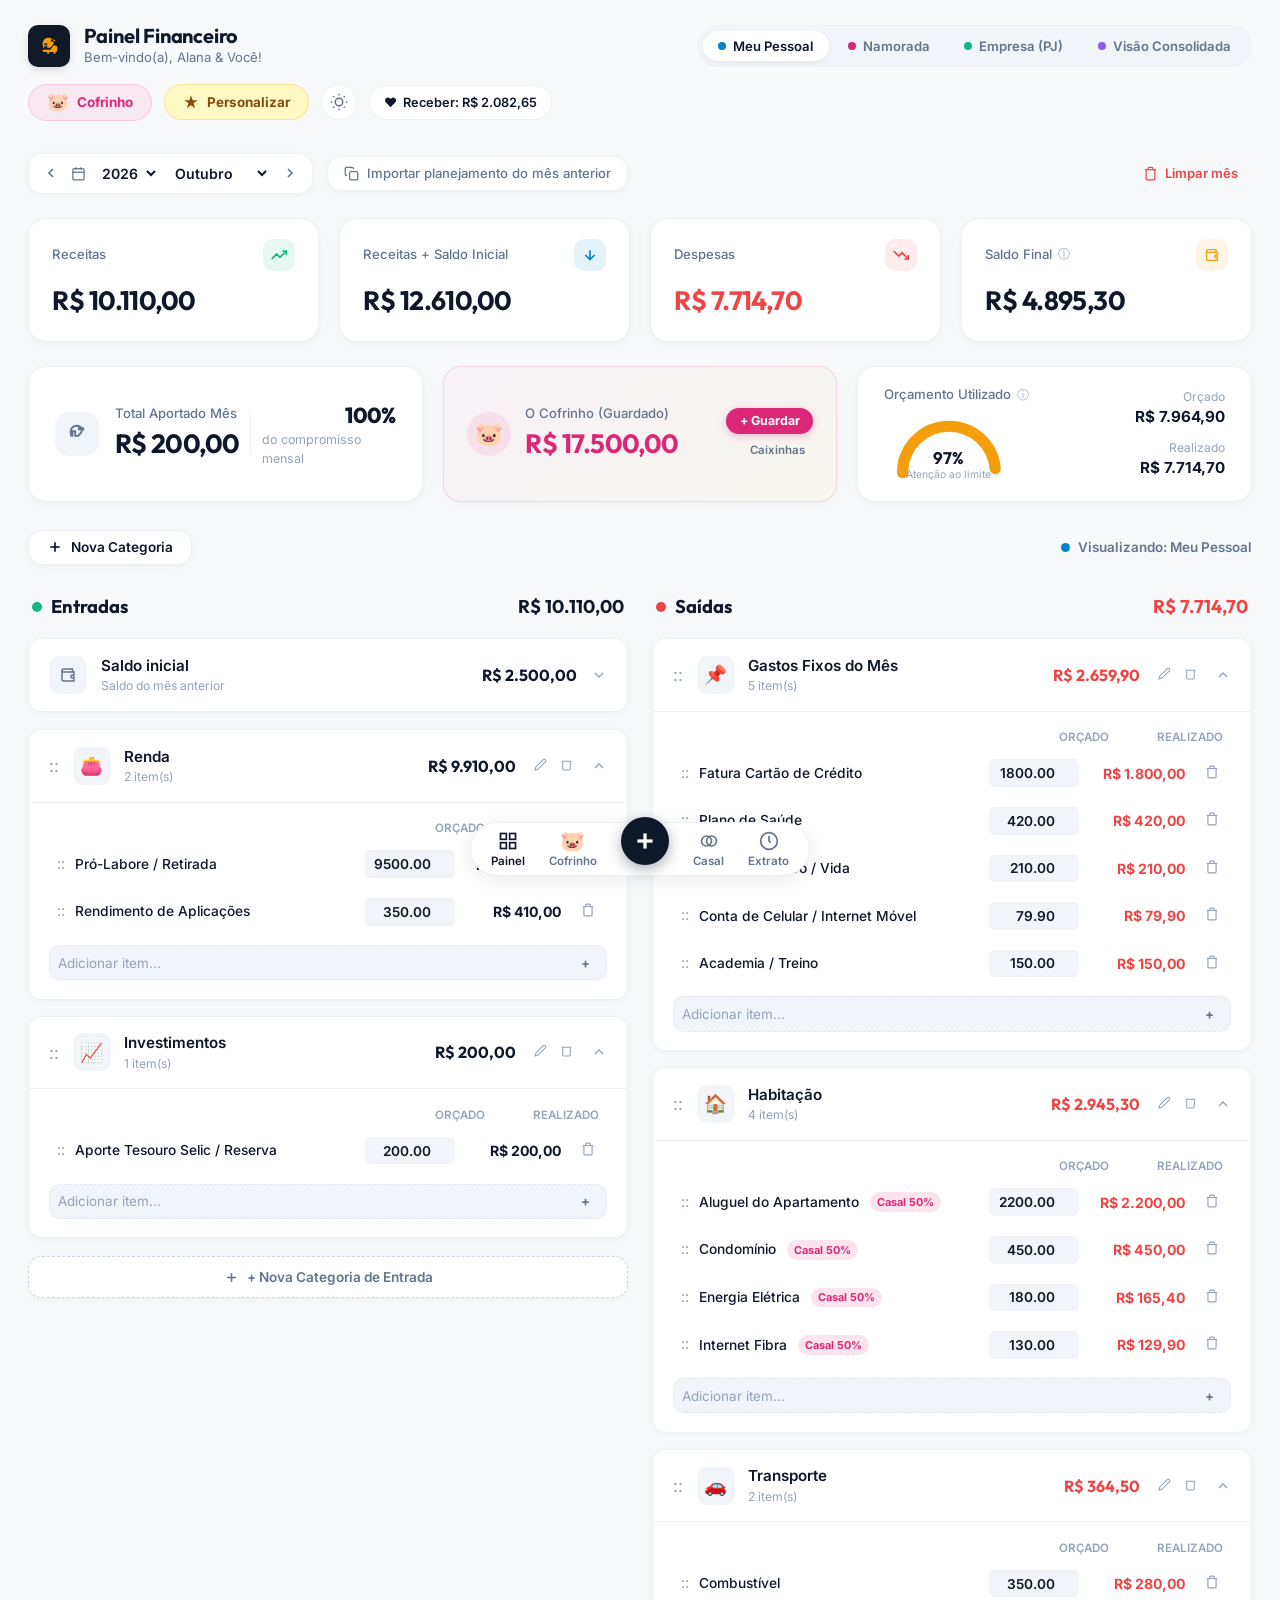
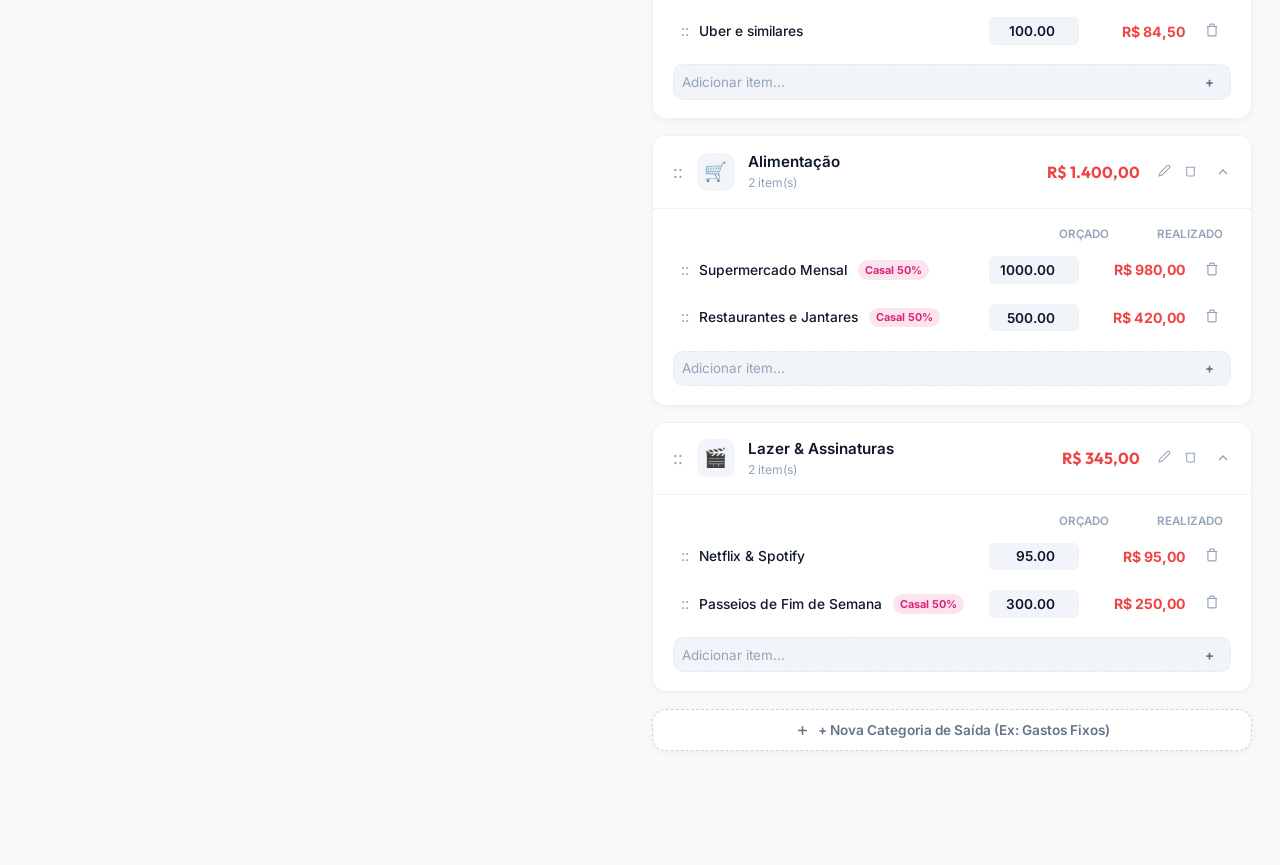
==== index.html @ a8e89af6 "feat: initial commit - FinFlow 360 dashboard financeiro" ====
<!DOCTYPE html>
<html lang="pt-BR">
<head>
  <meta charset="UTF-8" />
  <meta name="viewport" content="width=device-width, initial-scale=1.0" />
  <title>Painel Financeiro | Gestão Pessoal, Namorada e PJ</title>
  <meta name="description" content="Dashboard financeiro inteligente inspirado no Finavera, com controle de orçamento orçado vs realizado, metas e multi-perfil (Pessoal, Casal e PJ)." />

  <!-- Google Fonts: Inter & Outfit -->
  <link rel="preconnect" href="https://fonts.googleapis.com" />
  <link rel="preconnect" href="https://fonts.gstatic.com" crossorigin />
  <link href="https://fonts.googleapis.com/css2?family=Inter:wght@300;400;500;600;700;800&family=Outfit:wght@400;500;600;700;800&display=swap" rel="stylesheet" />

  <link rel="stylesheet" href="styles.css" />
</head>
<body>
  <!-- Toast Notification Container -->
  <div id="toast-container" class="toast-container" aria-live="polite"></div>

  <!-- App Container -->
  <div class="app-container">
    
    <!-- Top Header Bar (Inspired by Finavera) -->
    <header class="app-header">
      <div class="header-left">
        <!-- Piggy Bank Logo Badge -->
        <div class="brand-badge-icon" title="Painel Financeiro">
          <svg width="22" height="22" viewBox="0 0 24 24" fill="currentColor">
            <path d="M19 7c0-1.1-.9-2-2-2h-3v2h3v2.65L13.52 14H10V9H7v5H5.82C5.4 12.84 5 11.23 5 9.5 5 5.91 7.91 3 11.5 3c2.4 0 4.5 1.3 5.6 3.2L19 7zm-7 9h1.5l3.4-4.5h2.1c1.1 0 2 .9 2 2v3.5c0 .8-.7 1.5-1.5 1.5H19v2h-2v-2h-5v2h-2v-2H6.5C5.7 18 5 17.3 5 16.5V16h7zm-3.5-3.5c.55 0 1-.45 1-1s-.45-1-1-1-1 .45-1 1 .45 1 1 1z"/>
          </svg>
        </div>
        <div class="brand-titles">
          <h1 class="header-main-title">Painel Financeiro</h1>
          <span class="header-welcome" id="header-user-welcome">Bem-vindo(a), Alana & Você!</span>
        </div>
      </div>

      <!-- Center: Profile Switcher Tabs (3 Perfis + Consolidado) -->
      <div class="profile-nav-pills" id="profile-pill-selector">
        <button class="profile-pill active" data-profile="me" id="pill-me">
          <span class="pill-dot dot-me"></span>
          <span>Meu Pessoal</span>
        </button>
        <button class="profile-pill" data-profile="girlfriend" id="pill-girlfriend">
          <span class="pill-dot dot-gf"></span>
          <span>Namorada</span>
        </button>
        <button class="profile-pill" data-profile="business" id="pill-business">
          <span class="pill-dot dot-biz"></span>
          <span>Empresa (PJ)</span>
        </button>
        <button class="profile-pill" data-profile="all" id="pill-all">
          <span class="pill-dot dot-all"></span>
          <span>Visão Consolidada</span>
        </button>
      </div>

      <!-- Header Right Action Buttons -->
      <div class="header-right">
        <!-- Botão Cofrinho (O famoso Porquinho) -->
        <button class="btn-cofrinho" id="btn-open-cofrinho-modal" title="Abrir Meu Cofrinho (O famoso Porquinho)">
          <span class="pig-emoji">🐷</span>
          <span>Cofrinho</span>
        </button>

        <button class="btn-personalizar" id="btn-open-metas-modal" title="Personalizar metas e compromisso mensal">
          <svg width="16" height="16" viewBox="0 0 24 24" fill="currentColor">
            <path d="M12 2l2.4 7.4H22l-6.2 4.5 2.4 7.4L12 16.8 5.8 21.3l2.4-7.4L2 9.4h7.6z"/>
          </svg>
          <span>Personalizar</span>
        </button>

        <button class="btn-ghost-icon" id="btn-toggle-theme" title="Alternar Modo Escuro / Claro">
          <svg class="theme-icon-sun" width="18" height="18" viewBox="0 0 24 24" fill="none" stroke="currentColor" stroke-width="2">
            <circle cx="12" cy="12" r="5"/><line x1="12" y1="1" x2="12" y2="3"/><line x1="12" y1="21" x2="12" y2="23"/><line x1="4.22" y1="4.22" x2="5.64" y2="5.64"/><line x1="18.36" y1="18.36" x2="19.78" y2="19.78"/><line x1="1" y1="12" x2="3" y2="12"/><line x1="21" y1="12" x2="23" y2="12"/><line x1="4.22" y1="19.78" x2="5.64" y2="18.36"/><line x1="18.36" y1="5.64" x2="19.78" y2="4.22"/>
          </svg>
        </button>

        <!-- Quick Couple Debt Badge -->
        <div class="header-couple-pill" id="header-couple-settlement-btn" title="Ver Divisão de Gastos do Casal">
          <span class="hc-heart">❤️</span>
          <span class="hc-text" id="header-couple-text">Acerto: R$ 0,00</span>
        </div>
      </div>
    </header>

    <!-- Month & Period Bar (Exact layout as Screenshot) -->
    <section class="period-bar-section">
      <div class="period-bar-left">
        <div class="period-selector-box">
          <button class="period-nav-arrow" id="btn-prev-period" title="Mês Anterior">
            <svg width="16" height="16" viewBox="0 0 24 24" fill="none" stroke="currentColor" stroke-width="2.5"><polyline points="15 18 9 12 15 6"/></svg>
          </button>
          
          <div class="period-select-group">
            <svg width="15" height="15" viewBox="0 0 24 24" fill="none" stroke="currentColor" stroke-width="2"><rect x="3" y="4" width="18" height="18" rx="2" ry="2"/><line x1="16" y1="2" x2="16" y2="6"/><line x1="8" y1="2" x2="8" y2="6"/><line x1="3" y1="10" x2="21" y2="10"/></svg>
            <select id="select-year" class="period-select">
              <option value="2025">2025</option>
              <option value="2026" selected>2026</option>
              <option value="2027">2027</option>
            </select>
          </div>

          <div class="period-select-group">
            <select id="select-month" class="period-select">
              <option value="0">Janeiro</option>
              <option value="1">Fevereiro</option>
              <option value="2">Março</option>
              <option value="3">Abril</option>
              <option value="4">Maio</option>
              <option value="5">Junho</option>
              <option value="6">Julho</option>
              <option value="7">Agosto</option>
              <option value="8">Setembro</option>
              <option value="9" selected>Outubro</option>
              <option value="10">Novembro</option>
              <option value="11">Dezembro</option>
            </select>
          </div>

          <button class="period-nav-arrow" id="btn-next-period" title="Próximo Mês">
            <svg width="16" height="16" viewBox="0 0 24 24" fill="none" stroke="currentColor" stroke-width="2.5"><polyline points="9 18 15 12 9 6"/></svg>
          </button>
        </div>

        <button class="btn-import-previous" id="btn-copy-prev-month" title="Copiar estrutura e orçamentos do mês anterior">
          <svg width="15" height="15" viewBox="0 0 24 24" fill="none" stroke="currentColor" stroke-width="2"><rect x="9" y="9" width="13" height="13" rx="2" ry="2"/><path d="M5 15H4a2 2 0 0 1-2-2V4a2 2 0 0 1 2-2h9a2 2 0 0 1 2 2v1"/></svg>
          <span>Importar planejamento do mês anterior</span>
        </button>
      </div>

      <div class="period-bar-right">
        <button class="btn-clear-month" id="btn-clear-month">
          <svg width="15" height="15" viewBox="0 0 24 24" fill="none" stroke="currentColor" stroke-width="2"><polyline points="3 6 5 6 21 6"/><path d="M19 6v14a2 2 0 0 1-2 2H7a2 2 0 0 1-2-2V6m3 0V4a2 2 0 0 1 2-2h4a2 2 0 0 1 2 2v2"/></svg>
          <span>Limpar mês</span>
        </button>
      </div>
    </section>

    <!-- Row 1: 4 Main KPI Cards (Exactly as Finavera) -->
    <section class="kpi-finavera-grid">
      <!-- Card 1: Receitas -->
      <div class="card-kpi">
        <div class="kpi-top">
          <span class="kpi-label">Receitas</span>
          <div class="kpi-badge-icon badge-inc">
            <svg width="16" height="16" viewBox="0 0 24 24" fill="none" stroke="currentColor" stroke-width="2.5"><polyline points="23 6 13.5 15.5 8.5 10.5 1 18"/><polyline points="17 6 23 6 23 12"/></svg>
          </div>
        </div>
        <div class="kpi-big-value" id="kpi-receitas">R$ 0,00</div>
      </div>

      <!-- Card 2: Receitas + Saldo Inicial -->
      <div class="card-kpi">
        <div class="kpi-top">
          <span class="kpi-label">Receitas + Saldo Inicial</span>
          <div class="kpi-badge-icon badge-initial">
            <svg width="16" height="16" viewBox="0 0 24 24" fill="none" stroke="currentColor" stroke-width="2.5"><line x1="12" y1="5" x2="12" y2="19"/><polyline points="19 12 12 19 5 12"/></svg>
          </div>
        </div>
        <div class="kpi-big-value" id="kpi-receitas-saldo">R$ 0,00</div>
      </div>

      <!-- Card 3: Despesas -->
      <div class="card-kpi">
        <div class="kpi-top">
          <span class="kpi-label">Despesas</span>
          <div class="kpi-badge-icon badge-exp">
            <svg width="16" height="16" viewBox="0 0 24 24" fill="none" stroke="currentColor" stroke-width="2.5"><polyline points="23 18 13.5 8.5 8.5 13.5 1 6"/><polyline points="17 18 23 18 23 12"/></svg>
          </div>
        </div>
        <div class="kpi-big-value value-red" id="kpi-despesas">R$ 0,00</div>
      </div>

      <!-- Card 4: Saldo Final -->
      <div class="card-kpi">
        <div class="kpi-top">
          <span class="kpi-label">Saldo Final <span class="info-circle" title="Receitas + Saldo Inicial - Despesas">ⓘ</span></span>
          <div class="kpi-badge-icon badge-wallet">
            <svg width="16" height="16" viewBox="0 0 24 24" fill="none" stroke="currentColor" stroke-width="2"><path d="M20 12V8H6a2 2 0 0 1-2-2c0-1.1.9-2 2-2h12v4"/><path d="M4 6v12c0 1.1.9 2 2 2h14v-4"/><circle cx="18" cy="14" r="2"/></svg>
          </div>
        </div>
        <div class="kpi-big-value" id="kpi-saldo-final">R$ 0,00</div>
      </div>
    </section>

    <!-- Row 2: Secondary Cards (Total Investido + O Cofrinho + Orçamento Utilizado) -->
    <section class="kpi-secondary-grid">
      <!-- Total Investido Card -->
      <div class="card-kpi card-invested">
        <div class="invested-left">
          <div class="piggy-icon-container">
            <svg width="22" height="22" viewBox="0 0 24 24" fill="none" stroke="currentColor" stroke-width="2">
              <path d="M19 7c0-1.1-.9-2-2-2h-3v2h3v2.65L13.52 14H10V9H7v5H5.82C5.4 12.84 5 11.23 5 9.5 5 5.91 7.91 3 11.5 3c2.4 0 4.5 1.3 5.6 3.2L19 7z"/>
            </svg>
          </div>
          <div class="invested-text">
            <span class="kpi-label">Total Aportado Mês</span>
            <div class="kpi-big-value" id="kpi-invested">R$ 0,00</div>
          </div>
        </div>

        <div class="invested-divider"></div>

        <div class="invested-right">
          <div class="invested-pct" id="kpi-invested-pct">0%</div>
          <span class="invested-sub">do compromisso mensal</span>
        </div>
      </div>

      <!-- Card do Cofrinho (O famoso Porquinho) -->
      <div class="card-kpi card-cofrinho" id="card-cofrinho-widget">
        <div class="cofrinho-card-left">
          <div class="piggy-circle-icon">
            <span class="pig-large">🐷</span>
          </div>
          <div class="cofrinho-info">
            <span class="kpi-label">O Cofrinho (Guardado)</span>
            <div class="kpi-big-value value-piggy" id="kpi-cofrinho-total">R$ 0,00</div>
          </div>
        </div>
        <div class="cofrinho-card-actions">
          <button class="btn-guardar-cofrinho" id="btn-quick-guardar" title="Guardar dinheiro no porquinho">
            + Guardar
          </button>
          <button class="btn-detalhes-cofrinho" id="btn-quick-ver-cofrinho" title="Ver caixinhas do porquinho">
            Caixinhas
          </button>
        </div>
      </div>

      <!-- Orçamento Utilizado Card (With Semicircle Gauge) -->
      <div class="card-kpi card-gauge">
        <div class="gauge-left">
          <span class="kpi-label">Orçamento Utilizado <span class="info-circle" title="Porcentagem do orçamento realizado sobre o orçado">ⓘ</span></span>
          <div class="gauge-meter-wrapper">
            <!-- SVG Semi-circle gauge -->
            <svg class="gauge-svg" viewBox="0 0 120 70">
              <path class="gauge-bg" d="M 10 60 A 50 50 0 0 1 110 60" fill="none" stroke-width="12" />
              <path id="gauge-progress-bar" class="gauge-fill" d="M 10 60 A 50 50 0 0 1 110 60" fill="none" stroke-width="12" stroke-dasharray="157" stroke-dashoffset="157" />
            </svg>
            <div class="gauge-center-text" id="gauge-label-text">
              <span id="gauge-pct-val">0%</span>
              <small id="gauge-status-sub">Adicione orçamento</small>
            </div>
          </div>
        </div>

        <div class="gauge-right">
          <div class="gauge-metric-item">
            <span class="gm-label">Orçado</span>
            <strong class="gm-val" id="kpi-total-orcado">R$ 0,00</strong>
          </div>
          <div class="gauge-metric-item">
            <span class="gm-label">Realizado</span>
            <strong class="gm-val" id="kpi-total-realizado">R$ 0,00</strong>
          </div>
        </div>
      </div>
    </section>

    <!-- Consolidated 3-Profile Comparison Bar (When 'Visão Consolidada' is selected) -->
    <section class="consolidated-row" id="consolidated-details-row" style="display: none;">
      <div class="cons-col col-me">
        <div class="cons-head">
          <span class="dot-indicator dot-me"></span>
          <h4>Meu Pessoal</h4>
        </div>
        <div class="cons-data">
          <span>Receitas: <strong id="c-me-inc">R$ 0,00</strong></span>
          <span>Despesas: <strong id="c-me-exp" class="text-red">R$ 0,00</strong></span>
          <span>Saldo: <strong id="c-me-bal">R$ 0,00</strong></span>
        </div>
      </div>

      <div class="cons-col col-gf">
        <div class="cons-head">
          <span class="dot-indicator dot-gf"></span>
          <h4>Namorada</h4>
        </div>
        <div class="cons-data">
          <span>Receitas: <strong id="c-gf-inc">R$ 0,00</strong></span>
          <span>Despesas: <strong id="c-gf-exp" class="text-red">R$ 0,00</strong></span>
          <span>Saldo: <strong id="c-gf-bal">R$ 0,00</strong></span>
        </div>
      </div>

      <div class="cons-col col-biz">
        <div class="cons-head">
          <span class="dot-indicator dot-biz"></span>
          <h4>Empresa (PJ)</h4>
        </div>
        <div class="cons-data">
          <span>Faturamento: <strong id="c-biz-inc">R$ 0,00</strong></span>
          <span>Custos Operacionais: <strong id="c-biz-exp" class="text-red">R$ 0,00</strong></span>
          <span>Lucro Líquido: <strong id="c-biz-bal">R$ 0,00</strong></span>
        </div>
      </div>
    </section>

    <!-- Action Bar for Categories -->
    <div class="categories-action-bar">
      <button class="btn-nova-categoria" id="btn-open-category-modal">
        <svg width="16" height="16" viewBox="0 0 24 24" fill="none" stroke="currentColor" stroke-width="2.5"><line x1="12" y1="5" x2="12" y2="19"/><line x1="5" y1="12" x2="19" y2="12"/></svg>
        <span>Nova Categoria</span>
      </button>

      <div class="profile-current-indicator">
        <span class="pci-dot" id="pci-dot"></span>
        <span class="pci-text" id="pci-label">Visualizando: Meu Pessoal</span>
      </div>
    </div>

    <!-- Dual Column Layout: ● Entradas (Left) & ● Saídas (Right) -->
    <main class="budget-columns-grid">
      
      <!-- LEFT COLUMN: ● ENTRADAS -->
      <section class="budget-column column-entradas">
        <div class="column-header">
          <div class="column-title">
            <span class="bullet-dot bullet-green"></span>
            <h2>Entradas</h2>
          </div>
          <span class="column-total-val" id="col-entradas-total">R$ 0,00</span>
        </div>

        <!-- Initial Balance Accordion Card -->
        <div class="accordion-card" id="card-saldo-inicial">
          <div class="accordion-header" onclick="toggleAccordion('body-saldo-inicial')">
            <div class="acc-left">
              <div class="acc-icon-box">
                <svg width="18" height="18" viewBox="0 0 24 24" fill="none" stroke="currentColor" stroke-width="2"><path d="M20 12V8H6a2 2 0 0 1-2-2c0-1.1.9-2 2-2h12v4"/><path d="M4 6v12c0 1.1.9 2 2 2h14v-4"/><circle cx="18" cy="14" r="2"/></svg>
              </div>
              <div class="acc-titles">
                <span class="acc-name">Saldo inicial</span>
                <span class="acc-sub">Saldo do mês anterior</span>
              </div>
            </div>
            <div class="acc-right">
              <span class="acc-val" id="val-saldo-inicial">R$ 0,00</span>
              <svg class="acc-arrow" width="16" height="16" viewBox="0 0 24 24" fill="none" stroke="currentColor" stroke-width="2"><polyline points="6 9 12 15 18 9"/></svg>
            </div>
          </div>
          <div class="accordion-body" id="body-saldo-inicial">
            <div class="initial-balance-input-box">
              <label for="input-saldo-inicial">Definir Saldo Inicial deste mês:</label>
              <div class="ibi-row">
                <span class="ibi-prefix">R$</span>
                <input type="number" step="0.01" id="input-saldo-inicial" placeholder="0,00" />
                <button class="btn-save-inline" id="btn-save-initial-balance">Salvar</button>
              </div>
            </div>
          </div>
        </div>

        <!-- Dynamic Inflow Categories Container (Renda, Faturamento, Investimentos, etc.) -->
        <div class="categories-list" id="entradas-categories-container">
          <!-- Populated dynamically via app.js -->
        </div>

        <!-- Botão Adicionar Categoria de Entrada -->
        <button class="btn-add-column-cat" onclick="openNewCatModal('entrada')">
          <svg width="15" height="15" viewBox="0 0 24 24" fill="none" stroke="currentColor" stroke-width="2.5"><line x1="12" y1="5" x2="12" y2="19"/><line x1="5" y1="12" x2="19" y2="12"/></svg>
          <span>+ Nova Categoria de Entrada</span>
        </button>
      </section>

      <!-- RIGHT COLUMN: ● SAÍDAS -->
      <section class="budget-column column-saidas">
        <div class="column-header">
          <div class="column-title">
            <span class="bullet-dot bullet-red"></span>
            <h2>Saídas</h2>
          </div>
          <span class="column-total-val value-red" id="col-saidas-total">R$ 0,00</span>
        </div>

        <!-- Dynamic Outflow Categories Container (Habitação, Gastos Fixos, Transporte, etc.) -->
        <div class="categories-list" id="saidas-categories-container">
          <!-- Populated dynamically via app.js -->
        </div>

        <!-- Botão Adicionar Categoria de Saída -->
        <button class="btn-add-column-cat" onclick="openNewCatModal('saida')">
          <svg width="15" height="15" viewBox="0 0 24 24" fill="none" stroke="currentColor" stroke-width="2.5"><line x1="12" y1="5" x2="12" y2="19"/><line x1="5" y1="12" x2="19" y2="12"/></svg>
          <span>+ Nova Categoria de Saída (Ex: Gastos Fixos)</span>
        </button>
      </section>

    </main>

    <!-- Floating Bottom Navigation Bar (Dock as in Screenshot) -->
    <nav class="bottom-dock-nav">
      <button class="dock-btn active" id="dock-btn-painel" title="Painel Principal">
        <svg width="20" height="20" viewBox="0 0 24 24" fill="none" stroke="currentColor" stroke-width="2">
          <rect x="3" y="3" width="7" height="7"/><rect x="14" y="3" width="7" height="7"/><rect x="14" y="14" width="7" height="7"/><rect x="3" y="14" width="7" height="7"/>
        </svg>
        <span>Painel</span>
      </button>

      <button class="dock-btn" id="dock-btn-cofrinho" title="O Meu Cofrinho (Porquinho)">
        <span style="font-size: 1.25rem; line-height: 1;">🐷</span>
        <span>Cofrinho</span>
      </button>

      <!-- Center Elevated '+ Novo' Button -->
      <button class="dock-center-add-btn" id="dock-btn-novo" title="Adicionar Novo Lançamento">
        <svg width="26" height="26" viewBox="0 0 24 24" fill="none" stroke="currentColor" stroke-width="3">
          <line x1="12" y1="5" x2="12" y2="19"/><line x1="5" y1="12" x2="19" y2="12"/>
        </svg>
        <span class="dock-center-label">Novo</span>
      </button>

      <button class="dock-btn" id="dock-btn-casal" title="Acerto de Contas do Casal">
        <svg width="20" height="20" viewBox="0 0 24 24" fill="none" stroke="currentColor" stroke-width="2">
          <circle cx="9" cy="12" r="6"/><circle cx="15" cy="12" r="6"/>
        </svg>
        <span>Casal</span>
      </button>

      <button class="dock-btn" id="dock-btn-extrato" title="Extrato e Backup">
        <svg width="20" height="20" viewBox="0 0 24 24" fill="none" stroke="currentColor" stroke-width="2">
          <circle cx="12" cy="12" r="10"/><polyline points="12 6 12 12 14 14"/>
        </svg>
        <span>Extrato</span>
      </button>
    </nav>

  </div>

  <!-- ==========================================================================
       MODAL 1: Personalizar Metas (✨ Identical to Screenshot 2)
       ========================================================================== -->
  <div class="modal-backdrop" id="modal-metas" role="dialog" aria-modal="true">
    <div class="modal-dialog modal-metas-dialog">
      <div class="modal-header">
        <div class="modal-header-title">
          <svg width="18" height="18" viewBox="0 0 24 24" fill="#ca8a04">
            <path d="M12 2l2.4 7.4H22l-6.2 4.5 2.4 7.4L12 16.8 5.8 21.3l2.4-7.4L2 9.4h7.6z"/>
          </svg>
          <h3>Personalizar Metas</h3>
        </div>
        <button class="modal-close-icon" id="btn-close-metas-modal" aria-label="Fechar">✕</button>
      </div>

      <div class="modal-body metas-modal-body">
        
        <!-- Section 1: Compromisso Mensal -->
        <div class="meta-section">
          <div class="meta-section-header">
            <div class="msh-left">
              <span class="msh-icon">💰</span>
              <span>Meu compromisso mensal é poupar:</span>
            </div>
            <button class="btn-calcular-yellow" id="btn-calc-compromisso">
              <svg width="13" height="13" viewBox="0 0 24 24" fill="none" stroke="currentColor" stroke-width="2.5"><rect x="4" y="2" width="16" height="20" rx="2"/><line x1="8" y1="6" x2="16" y2="6"/><line x1="16" y1="14" x2="16" y2="18"/><path d="M16 10h.01"/><path d="M12 10h.01"/><path d="M8 10h.01"/><path d="M12 14h.01"/><path d="M8 14h.01"/><path d="M12 18h.01"/><path d="M8 18h.01"/></svg>
              Calcular
            </button>
          </div>
          <div class="meta-card-main">
            <div class="mcm-val-group">
              <span class="mcm-val" id="meta-compromisso-display">R$ 200,00</span>
              <span class="mcm-sub">por mês</span>
            </div>
            <button class="btn-meta-edit" onclick="editMetaCompromisso()" title="Editar valor">
              <svg width="16" height="16" viewBox="0 0 24 24" fill="none" stroke="currentColor" stroke-width="2"><path d="M17 3a2.828 2.828 0 1 1 4 4L7.5 20.5 2 22l1.5-5.5L17 3z"/></svg>
            </button>
          </div>
        </div>

        <!-- Section 2: Reserva de Emergência -->
        <div class="meta-section">
          <div class="meta-section-header">
            <div class="msh-left">
              <span class="msh-icon">🛡️</span>
              <span>Reserva de Emergência</span>
            </div>
            <button class="btn-calcular-simple" id="btn-calc-reserva">
              <svg width="13" height="13" viewBox="0 0 24 24" fill="none" stroke="currentColor" stroke-width="2.5"><rect x="4" y="2" width="16" height="20" rx="2"/></svg>
              Calcular
            </button>
          </div>
          <div class="meta-item-card">
            <div class="mic-left">
              <span class="mic-icon-pig">🐖</span>
              <div class="mic-info">
                <strong>Reserva de Emergência</strong>
                <span id="meta-reserva-display">R$ 25.000,00</span>
              </div>
            </div>
            <div class="mic-actions">
              <button class="btn-icon-soft" title="Ocultar/Exibir"><svg width="16" height="16" viewBox="0 0 24 24" fill="none" stroke="currentColor" stroke-width="2"><path d="M1 12s4-8 11-8 11 8 11 8-4 8-11 8-11-8-11-8z"/><circle cx="12" cy="12" r="3"/></svg></button>
              <button class="btn-icon-soft" onclick="editMetaGoal('reserva')" title="Editar"><svg width="16" height="16" viewBox="0 0 24 24" fill="none" stroke="currentColor" stroke-width="2"><path d="M17 3a2.828 2.828 0 1 1 4 4L7.5 20.5 2 22l1.5-5.5L17 3z"/></svg></button>
            </div>
          </div>
        </div>

        <!-- Section 3: Liberdade Financeira -->
        <div class="meta-section">
          <div class="meta-section-header">
            <div class="msh-left">
              <span class="msh-icon">✨</span>
              <span>Liberdade Financeira</span>
            </div>
          </div>
          <div class="meta-item-card">
            <div class="mic-left">
              <span class="mic-icon-pig">🐖</span>
              <div class="mic-info">
                <strong>Liberdade Financeira</strong>
                <span id="meta-liberdade-display">R$ 800.000,00</span>
              </div>
            </div>
            <div class="mic-actions">
              <button class="btn-icon-soft" title="Ocultar/Exibir"><svg width="16" height="16" viewBox="0 0 24 24" fill="none" stroke="currentColor" stroke-width="2"><path d="M1 12s4-8 11-8 11 8 11 8-4 8-11 8-11-8-11-8z"/><circle cx="12" cy="12" r="3"/></svg></button>
              <button class="btn-icon-soft" onclick="editMetaGoal('liberdade')" title="Editar"><svg width="16" height="16" viewBox="0 0 24 24" fill="none" stroke="currentColor" stroke-width="2"><path d="M17 3a2.828 2.828 0 1 1 4 4L7.5 20.5 2 22l1.5-5.5L17 3z"/></svg></button>
            </div>
          </div>
        </div>

        <!-- Section 4: Outras Metas -->
        <div class="meta-section">
          <div class="meta-section-header">
            <div class="msh-left">
              <span class="msh-icon">🎯</span>
              <span>Outras Metas</span>
            </div>
            <button class="btn-inline-add" id="btn-add-other-meta">+ Nova Meta</button>
          </div>
          
          <div class="other-metas-list" id="other-metas-container">
            <!-- Dynamically loaded -->
          </div>
        </div>

      </div>
      <div class="modal-footer">
        <button class="btn-primary-finavera" id="btn-save-metas-modal">Concluído</button>
      </div>
    </div>
  </div>

  <!-- ==========================================================================
       MODAL 2: Adicionar / Editar Lançamento ou Item
       ========================================================================== -->
  <div class="modal-backdrop" id="modal-item" role="dialog" aria-modal="true">
    <div class="modal-dialog">
      <div class="modal-header">
        <h3 id="modal-item-title">Novo Lançamento</h3>
        <button class="modal-close-icon" id="btn-close-item-modal">✕</button>
      </div>
      <form id="form-item">
        <input type="hidden" id="form-item-id" />
        <input type="hidden" id="form-item-cat-id" />

        <div class="modal-body form-body">
          <!-- Flow Type: Entrada vs Saída -->
          <div class="type-toggle-finavera">
            <label class="tt-option">
              <input type="radio" name="item-flow" value="saida" id="flow-saida" checked />
              <span class="tt-btn btn-saida">● Saída / Despesa</span>
            </label>
            <label class="tt-option">
              <input type="radio" name="item-flow" value="entrada" id="flow-entrada" />
              <span class="tt-btn btn-entrada">● Entrada / Receita</span>
            </label>
          </div>

          <div class="form-row">
            <div class="form-field">
              <label for="form-item-profile">Perfil *</label>
              <select id="form-item-profile" required>
                <option value="me">Meu Pessoal</option>
                <option value="girlfriend">Namorada</option>
                <option value="business">Empresa (PJ)</option>
              </select>
            </div>
            <div class="form-field">
              <label for="form-item-cat">Categoria *</label>
              <select id="form-item-cat" required>
                <!-- Populated dynamically -->
              </select>
            </div>
          </div>

          <div class="form-field full-width">
            <label for="form-item-name">Nome do Item / Descrição *</label>
            <input type="text" id="form-item-name" placeholder="Ex: Condomínio, Combustível, Tráfego Meta, Salário..." required />
          </div>

          <div class="form-row">
            <div class="form-field">
              <label for="form-item-orcado">Valor Orçado (Planejado) R$</label>
              <input type="number" step="0.01" min="0" id="form-item-orcado" placeholder="0,00" />
            </div>
            <div class="form-field">
              <label for="form-item-realizado">Valor Realizado (Gasto Real) R$ *</label>
              <input type="number" step="0.01" min="0" id="form-item-realizado" placeholder="0,00" required />
            </div>
          </div>

          <!-- Couple Expense Split Toggle -->
          <div class="form-field full-width split-box-finavera" id="couple-split-field">
            <label class="split-checkbox-label">
              <input type="checkbox" id="form-item-is-shared" />
              <span>❤️ Dividir este gasto entre o casal (50% / 50%)</span>
            </label>
            <small class="split-hint">Calcula automaticamente quem pagou e atualiza o acerto de contas do casal.</small>
          </div>
        </div>

        <div class="modal-footer">
          <button type="button" class="btn-ghost" id="btn-cancel-item-modal">Cancelar</button>
          <button type="submit" class="btn-primary-finavera">Salvar Lançamento</button>
        </div>
      </form>
    </div>
  </div>

  <!-- ==========================================================================
       MODAL 3: Nova Categoria
       ========================================================================== -->
  <div class="modal-backdrop" id="modal-new-cat" role="dialog" aria-modal="true">
    <div class="modal-dialog modal-sm">
      <div class="modal-header">
        <h3>+ Nova Categoria</h3>
        <button class="modal-close-icon" id="btn-close-new-cat">✕</button>
      </div>
      <form id="form-new-cat">
        <div class="modal-body form-body">
          <div class="form-field full-width">
            <label>Tipo de Fluxo</label>
            <select id="new-cat-flow">
              <option value="saida">Saída (Despesa / Gastos Fixos)</option>
              <option value="entrada">Entrada (Receita)</option>
            </select>
          </div>

          <div class="form-field full-width">
            <label>Perfil</label>
            <select id="new-cat-profile">
              <option value="me">Meu Pessoal</option>
              <option value="girlfriend">Namorada</option>
              <option value="business">Empresa (PJ)</option>
            </select>
          </div>

          <div class="form-field full-width">
            <label>Nome da Categoria *</label>
            <input type="text" id="new-cat-name" placeholder="Ex: Gastos Fixos, Assinaturas, Lojas Online..." required />
          </div>

          <div class="form-field full-width">
            <label>Escolha um Ícone / Emoji</label>
            <div class="emoji-quick-picker" id="emoji-quick-picker">
              <button type="button" class="emoji-chip active" onclick="selectCatEmoji('📌')">📌</button>
              <button type="button" class="emoji-chip" onclick="selectCatEmoji('🔒')">🔒</button>
              <button type="button" class="emoji-chip" onclick="selectCatEmoji('💳')">💳</button>
              <button type="button" class="emoji-chip" onclick="selectCatEmoji('🏥')">🏥</button>
              <button type="button" class="emoji-chip" onclick="selectCatEmoji('🏠')">🏠</button>
              <button type="button" class="emoji-chip" onclick="selectCatEmoji('🚗')">🚗</button>
              <button type="button" class="emoji-chip" onclick="selectCatEmoji('🛒')">🛒</button>
              <button type="button" class="emoji-chip" onclick="selectCatEmoji('🎬')">🎬</button>
              <button type="button" class="emoji-chip" onclick="selectCatEmoji('📚')">📚</button>
              <button type="button" class="emoji-chip" onclick="selectCatEmoji('✨')">✨</button>
              <button type="button" class="emoji-chip" onclick="selectCatEmoji('💼')">💼</button>
              <button type="button" class="emoji-chip" onclick="selectCatEmoji('⚡')">⚡</button>
              <button type="button" class="emoji-chip" onclick="selectCatEmoji('📱')">📱</button>
              <button type="button" class="emoji-chip" onclick="selectCatEmoji('🐾')">🐾</button>
              <button type="button" class="emoji-chip" onclick="selectCatEmoji('✈️')">✈️</button>
            </div>
            <input type="hidden" id="new-cat-icon" value="📌" />
          </div>
        </div>
        <div class="modal-footer">
          <button type="button" class="btn-ghost" id="btn-cancel-new-cat">Cancelar</button>
          <button type="submit" class="btn-primary-finavera">Criar Categoria</button>
        </div>
      </form>
    </div>
  </div>

  <!-- ==========================================================================
       MODAL: O Cofrinho (O famoso Porquinho & Caixinhas)
       ========================================================================== -->
  <div class="modal-backdrop" id="modal-cofrinho" role="dialog" aria-modal="true">
    <div class="modal-dialog modal-cofrinho-dialog">
      <div class="modal-header">
        <div class="modal-header-title">
          <span style="font-size: 1.4rem;">🐷</span>
          <h3>O Cofrinho (Meu Porquinho)</h3>
        </div>
        <button class="modal-close-icon" id="btn-close-cofrinho-modal">✕</button>
      </div>
      <div class="modal-body cofrinho-modal-body">
        <!-- Big Piggy Balance Card -->
        <div class="cofrinho-hero-card">
          <div class="chc-left">
            <span class="chc-sub">Total Acumulado no Porquinho</span>
            <div class="chc-amount" id="modal-cofrinho-total">R$ 0,00</div>
            <span class="chc-badge" id="modal-cofrinho-profile-label">Perfil Ativo: Meu Pessoal</span>
          </div>
          <div class="chc-pig-illustration">
            <span>🐖</span>
          </div>
        </div>

        <!-- Quick Deposit / Withdraw Form -->
        <div class="cofrinho-action-box">
          <div class="cab-header">
            <strong>Movimentar Porquinho</strong>
            <small>Guarde ou resgate valores a qualquer momento</small>
          </div>
          <div class="cab-inputs">
            <select id="cofrinho-target-select">
              <!-- Populated dynamically -->
            </select>
            <div class="cab-row">
              <span class="ibi-prefix">R$</span>
              <input type="number" step="0.01" min="0.01" id="cofrinho-action-amount" placeholder="0,00" />
              <button class="btn-pig-deposit" id="btn-action-guardar">+ Guardar</button>
              <button class="btn-pig-withdraw" id="btn-action-resgatar">- Resgatar</button>
            </div>
          </div>
        </div>

        <!-- Caixinhas List -->
        <div class="caixinhas-header">
          <h4>Minhas Caixinhas & Metas do Cofrinho</h4>
          <button class="btn-inline-add" id="btn-create-caixinha">+ Nova Caixinha</button>
        </div>

        <div class="caixinhas-list" id="caixinhas-container">
          <!-- Populated dynamically via app.js -->
        </div>
      </div>
      <div class="modal-footer">
        <button type="button" class="btn-primary-finavera" id="btn-close-cofrinho-btn">Fechar</button>
      </div>
    </div>
  </div>

  <!-- ==========================================================================
       MODAL 4: Acerto de Contas do Casal
       ========================================================================== -->
  <div class="modal-backdrop" id="modal-couple" role="dialog" aria-modal="true">
    <div class="modal-dialog">
      <div class="modal-header">
        <div class="modal-header-title">
          <span>❤️</span>
          <h3>Divisão de Gastos do Casal</h3>
        </div>
        <button class="modal-close-icon" id="btn-close-couple-modal">✕</button>
      </div>
      <div class="modal-body couple-modal-body">
        <div class="couple-summary-card">
          <div class="csc-row">
            <span>Total Compartilhado no Mês:</span>
            <strong id="couple-total-shared">R$ 0,00</strong>
          </div>
          <div class="csc-row">
            <span>Pago por Você:</span>
            <span id="couple-paid-me" class="color-blue">R$ 0,00</span>
          </div>
          <div class="csc-row">
            <span>Pago pela Namorada:</span>
            <span id="couple-paid-gf" class="color-pink">R$ 0,00</span>
          </div>
          <hr class="csc-divider" />
          <div class="csc-verdict-box" id="couple-verdict-box">
            <span class="verdict-title">Balanço do Acerto:</span>
            <span class="verdict-value" id="couple-verdict-msg">Calculando...</span>
          </div>
        </div>

        <h4 class="couple-list-title">Itens divididos neste mês:</h4>
        <div class="couple-shared-items" id="couple-shared-items-list">
          <!-- Populated dynamically -->
        </div>
      </div>
      <div class="modal-footer">
        <button type="button" class="btn-primary-finavera" id="btn-close-couple-btn">Entendido</button>
      </div>
    </div>
  </div>

  <!-- ==========================================================================
       MODAL 5: Extrato & Backup de Dados
       ========================================================================== -->
  <div class="modal-backdrop" id="modal-extrato" role="dialog" aria-modal="true">
    <div class="modal-dialog modal-lg">
      <div class="modal-header">
        <h3>Extrato & Gerenciamento de Dados</h3>
        <button class="modal-close-icon" id="btn-close-extrato">✕</button>
      </div>
      <div class="modal-body">
        <div class="extrato-tools-bar">
          <button class="btn-finavera-outline" id="btn-export-csv">
            <svg width="15" height="15" viewBox="0 0 24 24" fill="none" stroke="currentColor" stroke-width="2"><path d="M21 15v4a2 2 0 0 1-2 2H5a2 2 0 0 1-2-2v-4"/><polyline points="7 10 12 15 17 10"/><line x1="12" y1="15" x2="12" y2="3"/></svg>
            Exportar CSV (Excel)
          </button>
          <button class="btn-finavera-outline" id="btn-backup-json">
            <svg width="15" height="15" viewBox="0 0 24 24" fill="none" stroke="currentColor" stroke-width="2"><path d="M21 15v4a2 2 0 0 1-2 2H5a2 2 0 0 1-2-2v-4"/><polyline points="7 10 12 15 17 10"/><line x1="12" y1="15" x2="12" y2="3"/></svg>
            Baixar Backup (JSON)
          </button>
          <button class="btn-finavera-outline" id="btn-restore-json-trigger">
            <svg width="15" height="15" viewBox="0 0 24 24" fill="none" stroke="currentColor" stroke-width="2"><path d="M21 15v4a2 2 0 0 1-2 2H5a2 2 0 0 1-2-2v-4"/><polyline points="17 8 12 3 7 8"/><line x1="12" y1="3" x2="12" y2="15"/></svg>
            Restaurar Backup
          </button>
          <input type="file" id="input-restore-json" accept=".json" style="display: none;" />
        </div>

        <div class="table-container-extrato">
          <table class="finavera-table" id="extrato-table">
            <thead>
              <tr>
                <th>Perfil</th>
                <th>Tipo</th>
                <th>Categoria</th>
                <th>Item</th>
                <th>Orçado</th>
                <th>Realizado</th>
                <th>Dividido</th>
                <th width="70">Ações</th>
              </tr>
            </thead>
            <tbody id="extrato-table-body">
              <!-- Dynamically populated -->
            </tbody>
          </table>
        </div>
      </div>
      <div class="modal-footer">
        <button class="btn-primary-finavera" id="btn-close-extrato-btn">Fechar</button>
      </div>
    </div>
  </div>

  <!-- App Logic -->
  <script src="app.js"></script>
</body>
</html>
---- styles.css ----
/* ==========================================================================
   Finavera-Inspired Financial Dashboard - Stylesheet
   ========================================================================== */

:root {
  /* Fonts */
  --font-sans: 'Inter', -apple-system, BlinkMacSystemFont, 'Segoe UI', Roboto, sans-serif;
  --font-display: 'Outfit', var(--font-sans);

  /* Light Theme (Finavera Aesthetic) */
  --bg-app: #f7f9fa;
  --bg-surface: #ffffff;
  --bg-surface-subtle: #f8fafc;
  --bg-surface-elevated: #f1f5f9;
  --bg-input: #f1f5f9;
  
  --border-light: #eef2f6;
  --border-subtle: #e2e8f0;
  --border-hover: #cbd5e1;
  
  --text-main: #0f172a;
  --text-secondary: #64748b;
  --text-muted: #94a3b8;

  /* Accent & Functional Colors */
  --color-green: #10b981;
  --color-green-light: #ecfdf5;
  --color-red: #ef4444;
  --color-red-light: #fef2f2;
  --color-yellow: #f59e0b;
  --color-yellow-light: #fef9c3;
  --color-yellow-dark: #854d0e;
  --color-blue: #0284c7;
  --color-pink: #db2777;
  --color-purple: #8b5cf6;

  /* Shadows & Radius */
  --radius-xs: 6px;
  --radius-sm: 10px;
  --radius-md: 14px;
  --radius-lg: 18px;
  --radius-xl: 24px;
  --radius-full: 9999px;

  --shadow-card: 0 2px 10px rgba(0, 0, 0, 0.03), 0 1px 3px rgba(0, 0, 0, 0.02);
  --shadow-elevated: 0 10px 25px -5px rgba(0, 0, 0, 0.06), 0 8px 10px -6px rgba(0, 0, 0, 0.04);
  --shadow-dock: 0 4px 20px rgba(0, 0, 0, 0.08);

  --transition-fast: 150ms ease;
  --transition-normal: 250ms ease;
}

/* Dark Theme Overrides */
[data-theme="dark"] {
  --bg-app: #090d16;
  --bg-surface: #111827;
  --bg-surface-subtle: #172033;
  --bg-surface-elevated: #1e293b;
  --bg-input: #1a2436;
  
  --border-light: rgba(255, 255, 255, 0.07);
  --border-subtle: rgba(255, 255, 255, 0.12);
  --border-hover: rgba(255, 255, 255, 0.22);
  
  --text-main: #f8fafc;
  --text-secondary: #94a3b8;
  --text-muted: #64748b;

  --color-green-light: rgba(16, 185, 129, 0.15);
  --color-red-light: rgba(239, 68, 68, 0.15);
  --color-yellow-light: rgba(245, 158, 11, 0.15);
  --color-yellow-dark: #fbbf24;

  --shadow-card: 0 4px 12px rgba(0, 0, 0, 0.25);
  --shadow-elevated: 0 14px 30px rgba(0, 0, 0, 0.4);
  --shadow-dock: 0 8px 24px rgba(0, 0, 0, 0.45);
}

/* Base Reset */
*, *::before, *::after {
  box-sizing: border-box;
  margin: 0;
  padding: 0;
}

body {
  font-family: var(--font-sans);
  background-color: var(--bg-app);
  color: var(--text-main);
  min-height: 100vh;
  line-height: 1.5;
  -webkit-font-smoothing: antialiased;
  padding-bottom: 90px; /* Space for floating bottom dock */
}

button, input, select, textarea {
  font-family: inherit;
  color: inherit;
}

button {
  cursor: pointer;
  border: none;
  background: none;
}

/* ==========================================================================
   App Container & Header (Finavera Aesthetic)
   ========================================================================== */
.app-container {
  max-width: 1280px;
  margin: 0 auto;
  padding: 1.5rem 1.75rem;
  display: flex;
  flex-direction: column;
  gap: 1.5rem;
}

.app-header {
  display: flex;
  align-items: center;
  justify-content: space-between;
  flex-wrap: wrap;
  gap: 1rem;
  padding-bottom: 0.5rem;
}

.header-left {
  display: flex;
  align-items: center;
  gap: 0.85rem;
}

.brand-badge-icon {
  width: 42px;
  height: 42px;
  border-radius: var(--radius-sm);
  background-color: #111827;
  color: #f59e0b;
  display: flex;
  align-items: center;
  justify-content: center;
  box-shadow: 0 3px 8px rgba(0, 0, 0, 0.12);
}

[data-theme="dark"] .brand-badge-icon {
  background-color: #1e293b;
  border: 1px solid rgba(255, 255, 255, 0.1);
}

.brand-titles {
  display: flex;
  flex-direction: column;
}

.header-main-title {
  font-family: var(--font-display);
  font-size: 1.25rem;
  font-weight: 700;
  letter-spacing: -0.01em;
  line-height: 1.2;
}

.header-welcome {
  font-size: 0.82rem;
  color: var(--text-secondary);
}

/* Profile Switcher Pills (Top Center) */
.profile-nav-pills {
  display: flex;
  align-items: center;
  background: var(--bg-surface-elevated);
  padding: 0.3rem;
  border-radius: var(--radius-full);
  gap: 0.25rem;
  border: 1px solid var(--border-light);
}

.profile-pill {
  display: flex;
  align-items: center;
  gap: 0.45rem;
  padding: 0.45rem 0.95rem;
  border-radius: var(--radius-full);
  font-size: 0.82rem;
  font-weight: 600;
  color: var(--text-secondary);
  transition: all var(--transition-fast);
}

.profile-pill:hover {
  color: var(--text-main);
}

.profile-pill.active {
  background: var(--bg-surface);
  color: var(--text-main);
  box-shadow: 0 2px 6px rgba(0, 0, 0, 0.05);
}

.pill-dot {
  width: 8px;
  height: 8px;
  border-radius: var(--radius-full);
}

.dot-me { background-color: var(--color-blue); }
.dot-gf { background-color: var(--color-pink); }
.dot-biz { background-color: var(--color-green); }
.dot-all { background-color: var(--color-purple); }

/* Header Right Actions */
.header-right {
  display: flex;
  align-items: center;
  gap: 0.75rem;
}

.btn-personalizar {
  display: inline-flex;
  align-items: center;
  gap: 0.45rem;
  background-color: var(--color-yellow-light);
  color: var(--color-yellow-dark);
  font-size: 0.84rem;
  font-weight: 700;
  padding: 0.55rem 1.15rem;
  border-radius: var(--radius-full);
  border: 1px solid rgba(245, 158, 11, 0.25);
  transition: all var(--transition-fast);
}

.btn-personalizar:hover {
  transform: translateY(-1px);
  filter: brightness(0.97);
}

.btn-ghost-icon {
  width: 36px;
  height: 36px;
  border-radius: var(--radius-full);
  display: flex;
  align-items: center;
  justify-content: center;
  color: var(--text-secondary);
  background: var(--bg-surface);
  border: 1px solid var(--border-light);
  transition: all var(--transition-fast);
}

.btn-ghost-icon:hover {
  color: var(--text-main);
  background: var(--bg-surface-elevated);
}

.header-couple-pill {
  display: inline-flex;
  align-items: center;
  gap: 0.4rem;
  padding: 0.45rem 0.85rem;
  background: var(--bg-surface);
  border: 1px solid var(--border-light);
  border-radius: var(--radius-full);
  font-size: 0.8rem;
  font-weight: 600;
  cursor: pointer;
  transition: all var(--transition-fast);
}

.header-couple-pill:hover {
  border-color: var(--color-pink);
  box-shadow: 0 2px 8px rgba(219, 39, 119, 0.12);
}

/* ==========================================================================
   Period Selector Bar (Finavera Style)
   ========================================================================== */
.period-bar-section {
  display: flex;
  align-items: center;
  justify-content: space-between;
  flex-wrap: wrap;
  gap: 1rem;
}

.period-bar-left {
  display: flex;
  align-items: center;
  gap: 0.85rem;
  flex-wrap: wrap;
}

.period-selector-box {
  display: flex;
  align-items: center;
  background: var(--bg-surface);
  border: 1px solid var(--border-light);
  border-radius: var(--radius-md);
  padding: 0.35rem 0.5rem;
  gap: 0.4rem;
  box-shadow: var(--shadow-card);
}

.period-nav-arrow {
  display: flex;
  align-items: center;
  justify-content: center;
  width: 28px;
  height: 28px;
  border-radius: var(--radius-xs);
  color: var(--text-secondary);
  transition: all var(--transition-fast);
}

.period-nav-arrow:hover {
  background: var(--bg-surface-elevated);
  color: var(--text-main);
}

.period-select-group {
  display: flex;
  align-items: center;
  gap: 0.35rem;
  color: var(--text-secondary);
}

.period-select {
  border: none;
  background: transparent;
  font-size: 0.88rem;
  font-weight: 600;
  color: var(--text-main);
  outline: none;
  cursor: pointer;
  padding: 0.2rem 0.35rem;
}

.btn-import-previous {
  display: inline-flex;
  align-items: center;
  gap: 0.5rem;
  background: var(--bg-surface);
  border: 1px solid var(--border-light);
  border-radius: var(--radius-md);
  padding: 0.55rem 1rem;
  font-size: 0.82rem;
  font-weight: 500;
  color: var(--text-secondary);
  box-shadow: var(--shadow-card);
  transition: all var(--transition-fast);
}

.btn-import-previous:hover {
  color: var(--text-main);
  border-color: var(--border-hover);
}

.btn-clear-month {
  display: inline-flex;
  align-items: center;
  gap: 0.45rem;
  color: var(--color-red);
  font-size: 0.82rem;
  font-weight: 600;
  padding: 0.5rem 0.85rem;
  border-radius: var(--radius-sm);
  transition: all var(--transition-fast);
}

.btn-clear-month:hover {
  background: var(--color-red-light);
}

/* ==========================================================================
   KPI Row 1: 4 Main Cards (Receitas, Receitas+Saldo, Despesas, Saldo Final)
   ========================================================================== */
.kpi-finavera-grid {
  display: grid;
  grid-template-columns: repeat(4, 1fr);
  gap: 1.25rem;
}

@media (max-width: 992px) {
  .kpi-finavera-grid {
    grid-template-columns: repeat(2, 1fr);
  }
}

@media (max-width: 540px) {
  .kpi-finavera-grid {
    grid-template-columns: 1fr;
  }
}

.card-kpi {
  background: var(--bg-surface);
  border: 1px solid var(--border-light);
  border-radius: var(--radius-lg);
  padding: 1.25rem 1.45rem;
  box-shadow: var(--shadow-card);
  display: flex;
  flex-direction: column;
  gap: 0.65rem;
  transition: transform var(--transition-fast), box-shadow var(--transition-fast);
}

.card-kpi:hover {
  transform: translateY(-2px);
  box-shadow: var(--shadow-elevated);
}

.kpi-top {
  display: flex;
  align-items: center;
  justify-content: space-between;
}

.kpi-label {
  font-size: 0.82rem;
  font-weight: 500;
  color: var(--text-secondary);
  display: flex;
  align-items: center;
  gap: 0.35rem;
}

.info-circle {
  font-size: 0.72rem;
  color: var(--text-muted);
  cursor: help;
}

.kpi-badge-icon {
  width: 32px;
  height: 32px;
  border-radius: var(--radius-sm);
  display: flex;
  align-items: center;
  justify-content: center;
  background: var(--bg-surface-elevated);
  color: var(--text-secondary);
}

.badge-inc { background: rgba(16, 185, 129, 0.1); color: var(--color-green); }
.badge-initial { background: rgba(2, 132, 199, 0.1); color: var(--color-blue); }
.badge-exp { background: rgba(239, 68, 68, 0.1); color: var(--color-red); }
.badge-wallet { background: rgba(245, 158, 11, 0.1); color: var(--color-yellow); }

.kpi-big-value {
  font-family: var(--font-display);
  font-size: 1.65rem;
  font-weight: 700;
  letter-spacing: -0.02em;
  color: var(--text-main);
}

.value-red {
  color: var(--color-red) !important;
}

/* ==========================================================================
   KPI Row 2: Total Investido & Orçamento Utilizado (Gauge)
   ========================================================================== */
.kpi-secondary-grid {
  display: grid;
  grid-template-columns: 1fr 1fr;
  gap: 1.25rem;
}

@media (max-width: 820px) {
  .kpi-secondary-grid {
    grid-template-columns: 1fr;
  }
}

.card-invested {
  flex-direction: row;
  align-items: center;
  justify-content: space-between;
  padding: 1.35rem 1.6rem;
}

.invested-left {
  display: flex;
  align-items: center;
  gap: 1rem;
}

.piggy-icon-container {
  width: 44px;
  height: 44px;
  border-radius: var(--radius-md);
  background: var(--bg-surface-elevated);
  display: flex;
  align-items: center;
  justify-content: center;
  color: var(--text-secondary);
}

.invested-text {
  display: flex;
  flex-direction: column;
}

.invested-divider {
  width: 1px;
  height: 42px;
  background: var(--border-light);
}

.invested-right {
  display: flex;
  flex-direction: column;
  align-items: flex-end;
}

.invested-pct {
  font-family: var(--font-display);
  font-size: 1.35rem;
  font-weight: 800;
  color: var(--text-main);
}

.invested-sub {
  font-size: 0.78rem;
  color: var(--text-muted);
}

/* Gauge Card */
.card-gauge {
  flex-direction: row;
  align-items: center;
  justify-content: space-between;
  padding: 1.15rem 1.6rem;
  gap: 1rem;
}

.gauge-left {
  display: flex;
  flex-direction: column;
  gap: 0.5rem;
}

.gauge-meter-wrapper {
  position: relative;
  width: 130px;
  height: 65px;
  margin-top: 0.25rem;
}

.gauge-svg {
  width: 100%;
  height: 100%;
  overflow: visible;
}

.gauge-bg {
  stroke: var(--bg-surface-elevated);
  stroke-linecap: round;
}

.gauge-fill {
  stroke: var(--color-green);
  stroke-linecap: round;
  transition: stroke-dashoffset 0.6s ease, stroke 0.3s ease;
}

.gauge-center-text {
  position: absolute;
  bottom: 0;
  left: 0;
  right: 0;
  text-align: center;
  display: flex;
  flex-direction: column;
}

#gauge-pct-val {
  font-family: var(--font-display);
  font-size: 1.05rem;
  font-weight: 700;
  line-height: 1;
}

#gauge-status-sub {
  font-size: 0.65rem;
  color: var(--text-muted);
}

.gauge-right {
  display: flex;
  flex-direction: column;
  gap: 0.65rem;
  text-align: right;
}

.gauge-metric-item {
  display: flex;
  flex-direction: column;
}

.gm-label {
  font-size: 0.75rem;
  color: var(--text-muted);
}

.gm-val {
  font-size: 0.95rem;
  font-weight: 700;
  color: var(--text-main);
}

/* Consolidated 3-Profile Details Row */
.consolidated-row {
  display: grid;
  grid-template-columns: repeat(3, 1fr);
  gap: 1.25rem;
  background: var(--bg-surface);
  border: 1px solid var(--border-light);
  border-radius: var(--radius-lg);
  padding: 1.25rem 1.5rem;
  box-shadow: var(--shadow-card);
}

@media (max-width: 768px) {
  .consolidated-row {
    grid-template-columns: 1fr;
  }
}

.cons-col {
  display: flex;
  flex-direction: column;
  gap: 0.5rem;
}

.cons-head {
  display: flex;
  align-items: center;
  gap: 0.5rem;
  font-size: 0.95rem;
  font-weight: 700;
}

.cons-data {
  display: flex;
  flex-direction: column;
  gap: 0.25rem;
  font-size: 0.85rem;
  color: var(--text-secondary);
}

.text-red { color: var(--color-red) !important; }
.color-blue { color: var(--color-blue); font-weight: 700; }
.color-pink { color: var(--color-pink); font-weight: 700; }

/* Categories Action Bar */
.categories-action-bar {
  display: flex;
  align-items: center;
  justify-content: space-between;
  padding: 0.25rem 0;
}

.btn-nova-categoria {
  display: inline-flex;
  align-items: center;
  gap: 0.45rem;
  background: var(--bg-surface);
  border: 1px solid var(--border-light);
  border-radius: var(--radius-md);
  padding: 0.55rem 1.15rem;
  font-size: 0.85rem;
  font-weight: 600;
  color: var(--text-main);
  box-shadow: var(--shadow-card);
  transition: all var(--transition-fast);
}

.btn-nova-categoria:hover {
  background: var(--bg-surface-elevated);
  transform: translateY(-1px);
}

.profile-current-indicator {
  display: flex;
  align-items: center;
  gap: 0.5rem;
  font-size: 0.84rem;
  font-weight: 600;
  color: var(--text-secondary);
}

.pci-dot {
  width: 9px;
  height: 9px;
  border-radius: var(--radius-full);
  background-color: var(--color-blue);
}

/* ==========================================================================
   Dual Column Budget Breakdown: ● Entradas & ● Saídas
   ========================================================================== */
.budget-columns-grid {
  display: grid;
  grid-template-columns: 1fr 1fr;
  gap: 1.5rem;
  align-items: start;
}

@media (max-width: 900px) {
  .budget-columns-grid {
    grid-template-columns: 1fr;
  }
}

.budget-column {
  display: flex;
  flex-direction: column;
  gap: 1.1rem;
}

.column-header {
  display: flex;
  align-items: center;
  justify-content: space-between;
  padding: 0 0.25rem;
}

.column-title {
  display: flex;
  align-items: center;
  gap: 0.55rem;
}

.column-title h2 {
  font-family: var(--font-display);
  font-size: 1.15rem;
  font-weight: 700;
}

.bullet-dot {
  width: 10px;
  height: 10px;
  border-radius: var(--radius-full);
}

.bullet-green { background-color: var(--color-green); }
.bullet-red { background-color: var(--color-red); }

.column-total-val {
  font-family: var(--font-display);
  font-size: 1.15rem;
  font-weight: 700;
}

/* Categories List */
.categories-list {
  display: flex;
  flex-direction: column;
  gap: 1rem;
}

/* ==========================================================================
   Accordion Category Cards (Finavera Style)
   ========================================================================== */
.accordion-card {
  background: var(--bg-surface);
  border: 1px solid var(--border-light);
  border-radius: var(--radius-md);
  box-shadow: var(--shadow-card);
  overflow: hidden;
  transition: border-color var(--transition-fast);
}

.accordion-card:hover {
  border-color: var(--border-hover);
}

.accordion-header {
  display: flex;
  align-items: center;
  justify-content: space-between;
  padding: 0.95rem 1.25rem;
  cursor: pointer;
  user-select: none;
  background: var(--bg-surface);
  transition: background var(--transition-fast);
}

.accordion-header:hover {
  background: var(--bg-surface-subtle);
}

.acc-left {
  display: flex;
  align-items: center;
  gap: 0.85rem;
}

.acc-drag-handle {
  color: var(--text-muted);
  font-size: 1.1rem;
  line-height: 1;
}

.acc-icon-box {
  width: 38px;
  height: 38px;
  border-radius: var(--radius-sm);
  background: var(--bg-surface-elevated);
  display: flex;
  align-items: center;
  justify-content: center;
  font-size: 1.15rem;
  color: var(--text-secondary);
}

.acc-titles {
  display: flex;
  flex-direction: column;
}

.acc-name {
  font-size: 0.95rem;
  font-weight: 600;
  color: var(--text-main);
}

.acc-sub {
  font-size: 0.76rem;
  color: var(--text-muted);
}

.acc-right {
  display: flex;
  align-items: center;
  gap: 0.85rem;
}

.acc-val {
  font-family: var(--font-display);
  font-size: 1rem;
  font-weight: 700;
  color: var(--text-main);
}

.acc-arrow {
  color: var(--text-muted);
  transition: transform var(--transition-normal);
}

.accordion-card.open .acc-arrow {
  transform: rotate(180deg);
}

/* Accordion Body */
.accordion-body {
  display: none;
  border-top: 1px solid var(--border-light);
  padding: 0.75rem 1.25rem 1.15rem 1.25rem;
  background: var(--bg-surface);
}

.accordion-card.open .accordion-body {
  display: block;
}

/* Table Header Labels Inside Category: Orçado | Realizado */
.items-table-header {
  display: flex;
  align-items: center;
  justify-content: flex-end;
  gap: 1.5rem;
  padding: 0.35rem 0.5rem;
  font-size: 0.72rem;
  font-weight: 600;
  color: var(--text-muted);
  text-transform: uppercase;
}

.th-orcado { width: 90px; text-align: right; }
.th-realizado { width: 90px; text-align: right; }

/* Item Rows */
.category-items-list {
  display: flex;
  flex-direction: column;
  gap: 0.35rem;
}

.item-row {
  display: flex;
  align-items: center;
  justify-content: space-between;
  padding: 0.45rem 0.5rem;
  border-radius: var(--radius-sm);
  transition: background var(--transition-fast);
}

.item-row:hover {
  background: var(--bg-surface-elevated);
}

.item-row-left {
  display: flex;
  align-items: center;
  gap: 0.65rem;
  flex: 1;
  min-width: 0;
}

.item-drag-icon {
  color: var(--text-muted);
  font-size: 0.95rem;
}

.item-title-text {
  font-size: 0.86rem;
  font-weight: 500;
  color: var(--text-main);
  white-space: nowrap;
  overflow: hidden;
  text-overflow: ellipsis;
}

.item-tag-shared {
  font-size: 0.68rem;
  font-weight: 700;
  color: var(--color-pink);
  background: rgba(219, 39, 119, 0.12);
  padding: 0.1rem 0.45rem;
  border-radius: var(--radius-full);
}

.item-row-right {
  display: flex;
  align-items: center;
  gap: 1rem;
}

/* Inline Editable Orçado Input (Finavera Style: [ 0,01 ]) */
.inline-orcado-input {
  width: 90px;
  text-align: right;
  background: var(--bg-input);
  border: 1px solid var(--border-light);
  border-radius: var(--radius-xs);
  padding: 0.3rem 0.5rem;
  font-size: 0.85rem;
  font-weight: 600;
  color: var(--text-main);
  outline: none;
  transition: border-color var(--transition-fast);
}

.inline-orcado-input:focus {
  border-color: var(--color-blue);
  background: var(--bg-surface);
}

.item-realizado-val {
  width: 90px;
  text-align: right;
  font-size: 0.88rem;
  font-weight: 700;
  color: var(--text-main);
}

.btn-delete-item {
  color: var(--text-muted);
  padding: 0.25rem;
  border-radius: var(--radius-xs);
  transition: all var(--transition-fast);
}

.btn-delete-item:hover {
  color: var(--color-red);
}

/* Quick Add Item Input Row at Bottom of Category */
.add-item-row {
  display: flex;
  align-items: center;
  margin-top: 0.75rem;
  padding: 0.35rem 0.5rem;
  background: var(--bg-surface-elevated);
  border-radius: var(--radius-sm);
  border: 1px dashed var(--border-subtle);
}

.add-item-row input {
  flex: 1;
  background: transparent;
  border: none;
  outline: none;
  font-size: 0.84rem;
  color: var(--text-main);
}

.add-item-row input::placeholder {
  color: var(--text-muted);
}

.btn-add-item-plus {
  color: var(--text-secondary);
  font-weight: 700;
  padding: 0.2rem 0.5rem;
}

.btn-add-item-plus:hover {
  color: var(--text-main);
}

/* Initial Balance Custom Form */
.initial-balance-input-box {
  display: flex;
  flex-direction: column;
  gap: 0.5rem;
  padding-top: 0.5rem;
}

.initial-balance-input-box label {
  font-size: 0.82rem;
  color: var(--text-secondary);
}

.ibi-row {
  display: flex;
  align-items: center;
  gap: 0.5rem;
}

.ibi-row input {
  background: var(--bg-input);
  border: 1px solid var(--border-light);
  border-radius: var(--radius-sm);
  padding: 0.5rem 0.75rem;
  font-size: 0.95rem;
  font-weight: 600;
  width: 140px;
  outline: none;
}

.btn-save-inline {
  background: var(--text-main);
  color: var(--bg-surface);
  font-size: 0.82rem;
  font-weight: 600;
  padding: 0.55rem 1rem;
  border-radius: var(--radius-sm);
  transition: opacity var(--transition-fast);
}

.btn-save-inline:hover {
  opacity: 0.85;
}

/* ==========================================================================
   Bottom Floating Dock (Screenshot Navigation)
   ========================================================================== */
.bottom-dock-nav {
  position: fixed;
  bottom: 1.5rem;
  left: 50%;
  transform: translateX(-50%);
  background: var(--bg-surface);
  border: 1px solid var(--border-light);
  border-radius: var(--radius-full);
  box-shadow: var(--shadow-dock);
  padding: 0.45rem 1.25rem;
  display: flex;
  align-items: center;
  gap: 1.5rem;
  z-index: 90;
  backdrop-filter: blur(10px);
}

.dock-btn {
  display: flex;
  flex-direction: column;
  align-items: center;
  gap: 0.2rem;
  font-size: 0.72rem;
  font-weight: 600;
  color: var(--text-secondary);
  transition: color var(--transition-fast);
}

.dock-btn:hover, .dock-btn.active {
  color: var(--text-main);
}

/* Elevated Black Center Plus Button */
.dock-center-add-btn {
  width: 48px;
  height: 48px;
  border-radius: var(--radius-full);
  background-color: #0f172a;
  color: #ffffff;
  display: flex;
  align-items: center;
  justify-content: center;
  box-shadow: 0 4px 14px rgba(15, 23, 42, 0.35);
  margin-top: -16px;
  transition: transform var(--transition-fast), box-shadow var(--transition-fast);
}

[data-theme="dark"] .dock-center-add-btn {
  background-color: #f8fafc;
  color: #0f172a;
}

.dock-center-add-btn:hover {
  transform: scale(1.08);
}

.dock-center-label {
  display: none;
}

/* ==========================================================================
   Modals (Finavera Aesthetic)
   ========================================================================== */
.modal-backdrop {
  position: fixed;
  inset: 0;
  background: rgba(15, 23, 42, 0.65);
  backdrop-filter: blur(6px);
  display: flex;
  align-items: center;
  justify-content: center;
  padding: 1.5rem;
  z-index: 100;
  opacity: 0;
  pointer-events: none;
  transition: opacity var(--transition-normal);
}

.modal-backdrop.open {
  opacity: 1;
  pointer-events: auto;
}

.modal-dialog {
  background: var(--bg-surface);
  border: 1px solid var(--border-light);
  border-radius: var(--radius-xl);
  width: 100%;
  max-width: 520px;
  box-shadow: var(--shadow-elevated);
  overflow: hidden;
  max-height: 90vh;
  display: flex;
  flex-direction: column;
}

.modal-metas-dialog {
  max-width: 540px;
}

.modal-sm { max-width: 420px; }
.modal-lg { max-width: 820px; }

.modal-header {
  padding: 1.25rem 1.5rem;
  display: flex;
  align-items: center;
  justify-content: space-between;
  border-bottom: 1px solid var(--border-light);
}

.modal-header-title {
  display: flex;
  align-items: center;
  gap: 0.5rem;
}

.modal-header h3 {
  font-family: var(--font-display);
  font-size: 1.15rem;
  font-weight: 700;
}

.modal-close-icon {
  font-size: 1.1rem;
  color: var(--text-muted);
  padding: 0.25rem;
  border-radius: var(--radius-xs);
  transition: color var(--transition-fast);
}

.modal-close-icon:hover {
  color: var(--text-main);
}

.modal-body {
  padding: 1.5rem;
  overflow-y: auto;
}

.modal-footer {
  padding: 1rem 1.5rem;
  background: var(--bg-surface-subtle);
  border-top: 1px solid var(--border-light);
  display: flex;
  align-items: center;
  justify-content: flex-end;
  gap: 0.75rem;
}

.btn-primary-finavera {
  background: #0f172a;
  color: #ffffff;
  font-size: 0.88rem;
  font-weight: 600;
  padding: 0.65rem 1.4rem;
  border-radius: var(--radius-full);
  box-shadow: 0 2px 8px rgba(0, 0, 0, 0.15);
  transition: opacity var(--transition-fast);
}

[data-theme="dark"] .btn-primary-finavera {
  background: #f8fafc;
  color: #0f172a;
}

.btn-primary-finavera:hover {
  opacity: 0.9;
}

.btn-ghost {
  color: var(--text-secondary);
  font-size: 0.88rem;
  font-weight: 500;
  padding: 0.65rem 1rem;
}

.btn-finavera-outline {
  display: inline-flex;
  align-items: center;
  gap: 0.45rem;
  background: var(--bg-surface);
  border: 1px solid var(--border-light);
  border-radius: var(--radius-md);
  padding: 0.55rem 0.95rem;
  font-size: 0.82rem;
  font-weight: 600;
  color: var(--text-secondary);
  transition: all var(--transition-fast);
}

.btn-finavera-outline:hover {
  color: var(--text-main);
  border-color: var(--border-hover);
}

/* ==========================================================================
   Metas Modal Specific Styles (Screenshot 2 Faithful Reproduction)
   ========================================================================== */
.metas-modal-body {
  display: flex;
  flex-direction: column;
  gap: 1.25rem;
}

.meta-section {
  display: flex;
  flex-direction: column;
  gap: 0.6rem;
}

.meta-section-header {
  display: flex;
  align-items: center;
  justify-content: space-between;
}

.msh-left {
  display: flex;
  align-items: center;
  gap: 0.45rem;
  font-size: 0.88rem;
  font-weight: 600;
  color: var(--text-main);
}

.btn-calcular-yellow {
  display: inline-flex;
  align-items: center;
  gap: 0.35rem;
  background: #fef08a;
  color: #854d0e;
  font-size: 0.76rem;
  font-weight: 700;
  padding: 0.35rem 0.75rem;
  border-radius: var(--radius-full);
}

.btn-calcular-simple {
  display: inline-flex;
  align-items: center;
  gap: 0.35rem;
  background: var(--bg-surface-elevated);
  color: var(--text-secondary);
  font-size: 0.74rem;
  font-weight: 600;
  padding: 0.3rem 0.65rem;
  border-radius: var(--radius-full);
}

.btn-inline-add {
  font-size: 0.76rem;
  font-weight: 600;
  color: var(--color-blue);
}

.meta-card-main {
  background: var(--bg-surface-subtle);
  border: 1px solid var(--border-light);
  border-radius: var(--radius-md);
  padding: 1rem 1.25rem;
  display: flex;
  align-items: center;
  justify-content: space-between;
}

.mcm-val-group {
  display: flex;
  flex-direction: column;
}

.mcm-val {
  font-family: var(--font-display);
  font-size: 1.5rem;
  font-weight: 700;
  color: var(--text-main);
}

.mcm-sub {
  font-size: 0.75rem;
  color: var(--text-muted);
}

.meta-item-card {
  background: var(--bg-surface);
  border: 1px solid var(--border-light);
  border-radius: var(--radius-md);
  padding: 0.85rem 1.15rem;
  display: flex;
  align-items: center;
  justify-content: space-between;
  box-shadow: var(--shadow-card);
}

.mic-left {
  display: flex;
  align-items: center;
  gap: 0.75rem;
}

.mic-icon-pig {
  font-size: 1.2rem;
}

.mic-info {
  display: flex;
  flex-direction: column;
}

.mic-info strong {
  font-size: 0.88rem;
  font-weight: 600;
}

.mic-info span {
  font-size: 0.82rem;
  color: var(--text-secondary);
}

.mic-actions {
  display: flex;
  align-items: center;
  gap: 0.5rem;
}

.btn-icon-soft {
  color: var(--text-muted);
  padding: 0.35rem;
  border-radius: var(--radius-xs);
  transition: color var(--transition-fast);
}

.btn-icon-soft:hover {
  color: var(--text-main);
}

.other-metas-list {
  display: flex;
  flex-direction: column;
  gap: 0.5rem;
}

/* ==========================================================================
   Item Form Modal Styles
   ========================================================================== */
.type-toggle-finavera {
  display: grid;
  grid-template-columns: 1fr 1fr;
  gap: 0.75rem;
  margin-bottom: 1.25rem;
}

.tt-option input { display: none; }

.tt-btn {
  display: block;
  text-align: center;
  padding: 0.65rem;
  border-radius: var(--radius-md);
  font-size: 0.85rem;
  font-weight: 600;
  border: 1px solid var(--border-light);
  background: var(--bg-surface-elevated);
  color: var(--text-secondary);
  cursor: pointer;
  transition: all var(--transition-fast);
}

.tt-option input:checked + .btn-saida {
  background: var(--color-red-light);
  color: var(--color-red);
  border-color: rgba(239, 68, 68, 0.3);
}

.tt-option input:checked + .btn-entrada {
  background: var(--color-green-light);
  color: var(--color-green);
  border-color: rgba(16, 185, 129, 0.3);
}

.form-body {
  display: flex;
  flex-direction: column;
  gap: 1rem;
}

.form-row {
  display: grid;
  grid-template-columns: 1fr 1fr;
  gap: 1rem;
}

.form-field {
  display: flex;
  flex-direction: column;
  gap: 0.35rem;
}

.form-field.full-width {
  width: 100%;
}

.form-field label {
  font-size: 0.78rem;
  font-weight: 600;
  color: var(--text-secondary);
}

.form-field input, .form-field select {
  background: var(--bg-input);
  border: 1px solid var(--border-light);
  border-radius: var(--radius-sm);
  padding: 0.6rem 0.8rem;
  font-size: 0.88rem;
  color: var(--text-main);
  outline: none;
  transition: border-color var(--transition-fast);
}

.form-field input:focus, .form-field select:focus {
  border-color: var(--color-blue);
  background: var(--bg-surface);
}

.split-box-finavera {
  background: rgba(219, 39, 119, 0.06);
  border: 1px solid rgba(219, 39, 119, 0.2);
  border-radius: var(--radius-md);
  padding: 0.85rem 1rem;
}

.split-checkbox-label {
  display: flex;
  align-items: center;
  gap: 0.6rem;
  font-size: 0.85rem;
  font-weight: 600;
  cursor: pointer;
}

.split-hint {
  font-size: 0.74rem;
  color: var(--text-muted);
  display: block;
  margin-top: 0.3rem;
  padding-left: 1.55rem;
}

/* Couple Modal */
.couple-summary-card {
  background: var(--bg-surface-elevated);
  border-radius: var(--radius-md);
  padding: 1.25rem;
  display: flex;
  flex-direction: column;
  gap: 0.65rem;
}

.csc-row {
  display: flex;
  align-items: center;
  justify-content: space-between;
  font-size: 0.88rem;
}

.csc-divider {
  border: none;
  border-top: 1px solid var(--border-light);
  margin: 0.4rem 0;
}

.csc-verdict-box {
  display: flex;
  align-items: center;
  justify-content: space-between;
  font-size: 0.95rem;
}

.verdict-value {
  font-family: var(--font-display);
  font-weight: 700;
  color: var(--color-pink);
}

.couple-list-title {
  font-size: 0.86rem;
  font-weight: 600;
  margin: 1.25rem 0 0.5rem 0;
  color: var(--text-secondary);
}

.couple-shared-items {
  max-height: 220px;
  overflow-y: auto;
  display: flex;
  flex-direction: column;
  gap: 0.45rem;
}

.couple-item-line {
  display: flex;
  align-items: center;
  justify-content: space-between;
  padding: 0.5rem 0.75rem;
  background: var(--bg-surface-elevated);
  border-radius: var(--radius-xs);
  font-size: 0.84rem;
}

/* Extrato Table */
.extrato-tools-bar {
  display: flex;
  align-items: center;
  gap: 0.75rem;
  margin-bottom: 1rem;
  flex-wrap: wrap;
}

.table-container-extrato {
  max-height: 400px;
  overflow-y: auto;
}

.finavera-table {
  width: 100%;
  border-collapse: collapse;
  font-size: 0.85rem;
}

.finavera-table th {
  background: var(--bg-surface-elevated);
  padding: 0.65rem 0.75rem;
  text-align: left;
  font-weight: 600;
  color: var(--text-secondary);
  border-bottom: 1px solid var(--border-light);
}

.finavera-table td {
  padding: 0.65rem 0.75rem;
  border-bottom: 1px solid var(--border-light);
}

/* Toast */
.toast-container {
  position: fixed;
  top: 1.5rem;
  right: 1.5rem;
  display: flex;
  flex-direction: column;
  gap: 0.5rem;
  z-index: 999;
}

.toast {
  background: var(--text-main);
  color: var(--bg-surface);
  padding: 0.75rem 1.25rem;
  border-radius: var(--radius-full);
  box-shadow: var(--shadow-elevated);
  font-size: 0.84rem;
  font-weight: 600;
  display: flex;
  align-items: center;
  gap: 0.5rem;
  animation: toast-fade-in 200ms ease;
}

@keyframes toast-fade-in {
  from { transform: translateY(-10px); opacity: 0; }
  to { transform: translateY(0); opacity: 1; }
}

/* ==========================================================================
   Cofrinho (O famoso Porquinho) & Nova Categoria Styles
   ========================================================================== */
.btn-cofrinho {
  display: inline-flex;
  align-items: center;
  gap: 0.45rem;
  background-color: rgba(244, 114, 182, 0.12);
  color: #db2777;
  font-size: 0.84rem;
  font-weight: 700;
  padding: 0.55rem 1.15rem;
  border-radius: var(--radius-full);
  border: 1px solid rgba(244, 114, 182, 0.28);
  transition: all var(--transition-fast);
}

.btn-cofrinho:hover {
  background-color: rgba(244, 114, 182, 0.22);
  transform: translateY(-1px);
}

.pig-emoji {
  font-size: 1.1rem;
  line-height: 1;
}

/* 3-column KPI Secondary Grid */
.kpi-secondary-grid {
  display: grid;
  grid-template-columns: repeat(3, 1fr) !important;
  gap: 1.25rem;
}

@media (max-width: 1024px) {
  .kpi-secondary-grid {
    grid-template-columns: 1fr !important;
  }
}

/* Cofrinho Card in Grid */
.card-cofrinho {
  flex-direction: row;
  align-items: center;
  justify-content: space-between;
  padding: 1.15rem 1.45rem;
  background: linear-gradient(135deg, rgba(244, 114, 182, 0.05), rgba(251, 191, 36, 0.05));
  border-color: rgba(244, 114, 182, 0.25);
}

.cofrinho-card-left {
  display: flex;
  align-items: center;
  gap: 0.9rem;
}

.piggy-circle-icon {
  width: 44px;
  height: 44px;
  border-radius: var(--radius-full);
  background: rgba(244, 114, 182, 0.15);
  display: flex;
  align-items: center;
  justify-content: center;
  font-size: 1.4rem;
}

.value-piggy {
  color: #db2777 !important;
}

.cofrinho-card-actions {
  display: flex;
  flex-direction: column;
  gap: 0.35rem;
  align-items: flex-end;
}

.btn-guardar-cofrinho {
  background: #db2777;
  color: #ffffff;
  font-size: 0.78rem;
  font-weight: 700;
  padding: 0.35rem 0.85rem;
  border-radius: var(--radius-full);
  box-shadow: 0 2px 8px rgba(219, 39, 119, 0.3);
  transition: opacity var(--transition-fast);
}

.btn-guardar-cofrinho:hover {
  opacity: 0.9;
}

.btn-detalhes-cofrinho {
  font-size: 0.72rem;
  font-weight: 600;
  color: var(--text-secondary);
  padding: 0.2rem 0.5rem;
}

.btn-detalhes-cofrinho:hover {
  color: var(--text-main);
}

/* Bottom Category Add Buttons */
.btn-add-column-cat {
  display: flex;
  align-items: center;
  justify-content: center;
  gap: 0.5rem;
  width: 100%;
  padding: 0.75rem;
  border-radius: var(--radius-md);
  border: 1px dashed var(--border-hover);
  background: var(--bg-surface);
  color: var(--text-secondary);
  font-size: 0.85rem;
  font-weight: 600;
  transition: all var(--transition-fast);
  cursor: pointer;
  box-shadow: var(--shadow-card);
}

.btn-add-column-cat:hover {
  border-color: var(--color-blue);
  color: var(--color-blue);
  background: var(--bg-surface-elevated);
}

/* Emoji Quick Picker */
.emoji-quick-picker {
  display: flex;
  flex-wrap: wrap;
  gap: 0.45rem;
  padding: 0.5rem;
  background: var(--bg-surface-elevated);
  border-radius: var(--radius-md);
  border: 1px solid var(--border-light);
}

.emoji-chip {
  font-size: 1.15rem;
  width: 36px;
  height: 36px;
  border-radius: var(--radius-sm);
  display: flex;
  align-items: center;
  justify-content: center;
  background: var(--bg-surface);
  border: 1px solid var(--border-light);
  cursor: pointer;
  transition: all var(--transition-fast);
}

.emoji-chip:hover, .emoji-chip.active {
  background: #fef08a;
  border-color: #fde047;
  transform: scale(1.15);
}

/* Cofrinho Modal Dialog */
.modal-cofrinho-dialog {
  max-width: 580px;
}

.cofrinho-modal-body {
  display: flex;
  flex-direction: column;
  gap: 1.35rem;
}

.cofrinho-hero-card {
  background: linear-gradient(135deg, #fdf2f8, #fefce8);
  border: 1px solid rgba(244, 114, 182, 0.3);
  border-radius: var(--radius-lg);
  padding: 1.35rem 1.5rem;
  display: flex;
  align-items: center;
  justify-content: space-between;
}

[data-theme="dark"] .cofrinho-hero-card {
  background: linear-gradient(135deg, rgba(219, 39, 119, 0.15), rgba(245, 158, 11, 0.15));
  border-color: rgba(244, 114, 182, 0.4);
}

.chc-sub {
  font-size: 0.78rem;
  font-weight: 600;
  text-transform: uppercase;
  color: var(--text-secondary);
}

.chc-amount {
  font-family: var(--font-display);
  font-size: 1.85rem;
  font-weight: 800;
  color: #db2777;
  line-height: 1.1;
  margin: 0.25rem 0 0.45rem 0;
}

.chc-badge {
  font-size: 0.72rem;
  font-weight: 700;
  color: var(--color-purple);
  background: rgba(139, 92, 246, 0.12);
  padding: 0.2rem 0.55rem;
  border-radius: var(--radius-full);
}

.chc-pig-illustration {
  font-size: 3rem;
  animation: pig-bounce 2.5s infinite ease-in-out;
}

@keyframes pig-bounce {
  0%, 100% { transform: translateY(0); }
  50% { transform: translateY(-6px); }
}

/* Action Box */
.cofrinho-action-box {
  background: var(--bg-surface-elevated);
  border: 1px solid var(--border-light);
  border-radius: var(--radius-md);
  padding: 1.15rem;
  display: flex;
  flex-direction: column;
  gap: 0.75rem;
}

.cab-header strong {
  display: block;
  font-size: 0.88rem;
}

.cab-header small {
  color: var(--text-muted);
  font-size: 0.76rem;
}

.cab-inputs {
  display: flex;
  flex-direction: column;
  gap: 0.65rem;
}

.cab-inputs select {
  background: var(--bg-surface);
  border: 1px solid var(--border-light);
  border-radius: var(--radius-sm);
  padding: 0.55rem 0.75rem;
  font-size: 0.85rem;
  color: var(--text-main);
  outline: none;
}

.cab-row {
  display: flex;
  align-items: center;
  gap: 0.5rem;
}

.cab-row input {
  flex: 1;
  background: var(--bg-surface);
  border: 1px solid var(--border-light);
  border-radius: var(--radius-sm);
  padding: 0.55rem 0.75rem;
  font-size: 0.95rem;
  font-weight: 700;
  color: var(--text-main);
  outline: none;
}

.btn-pig-deposit {
  background: #10b981;
  color: #ffffff;
  font-size: 0.82rem;
  font-weight: 700;
  padding: 0.6rem 1rem;
  border-radius: var(--radius-sm);
  transition: opacity var(--transition-fast);
}

.btn-pig-deposit:hover { opacity: 0.9; }

.btn-pig-withdraw {
  background: var(--bg-surface);
  color: var(--color-red);
  border: 1px solid var(--border-light);
  font-size: 0.82rem;
  font-weight: 700;
  padding: 0.6rem 0.95rem;
  border-radius: var(--radius-sm);
  transition: all var(--transition-fast);
}

.btn-pig-withdraw:hover {
  background: var(--color-red-light);
}

/* Caixinhas List */
.caixinhas-header {
  display: flex;
  align-items: center;
  justify-content: space-between;
}

.caixinhas-header h4 {
  font-size: 0.88rem;
  font-weight: 700;
}

.caixinhas-list {
  display: flex;
  flex-direction: column;
  gap: 0.65rem;
}

.caixinha-item-card {
  background: var(--bg-surface);
  border: 1px solid var(--border-light);
  border-radius: var(--radius-md);
  padding: 0.95rem 1.15rem;
  box-shadow: var(--shadow-card);
  display: flex;
  flex-direction: column;
  gap: 0.55rem;
}

.cic-top {
  display: flex;
  align-items: center;
  justify-content: space-between;
}

.cic-title {
  display: flex;
  align-items: center;
  gap: 0.5rem;
  font-weight: 600;
  font-size: 0.9rem;
}

.cic-values {
  font-size: 0.82rem;
  color: var(--text-secondary);
}

.cic-values strong {
  color: var(--text-main);
}

.cic-progress-bar-bg {
  width: 100%;
  height: 8px;
  background: var(--bg-surface-elevated);
  border-radius: var(--radius-full);
  overflow: hidden;
}

.cic-progress-fill {
  height: 100%;
  background: linear-gradient(90deg, #ec4899, #f59e0b);
  border-radius: var(--radius-full);
  transition: width 0.4s ease;
}

/* Category Header Action Buttons (Rename / Delete) */
.cat-header-actions {
  display: flex;
  align-items: center;
  gap: 0.35rem;
}

.btn-cat-action {
  color: var(--text-muted);
  padding: 0.25rem;
  border-radius: var(--radius-xs);
  transition: all var(--transition-fast);
}

.btn-cat-action:hover {
  color: var(--text-main);
  background: var(--bg-surface-elevated);
}

.btn-cat-action.delete:hover {
  color: var(--color-red);
}
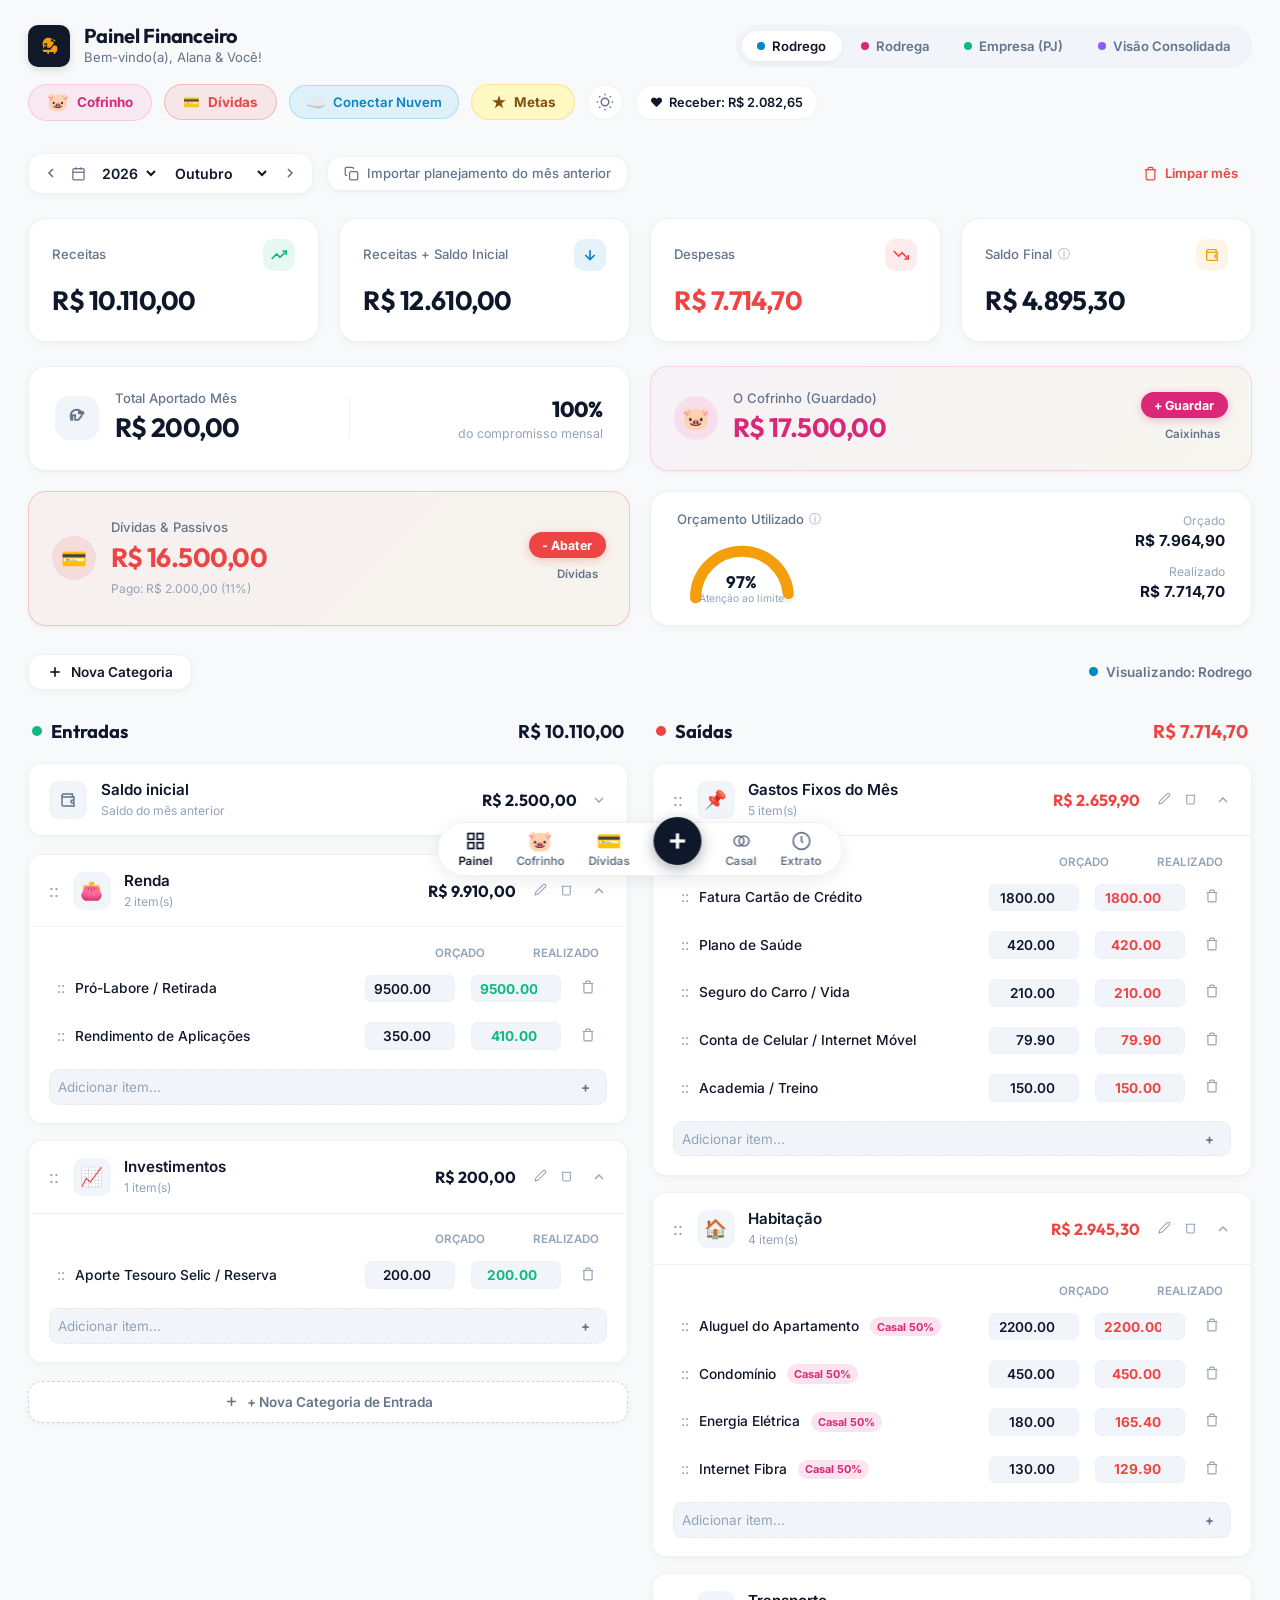
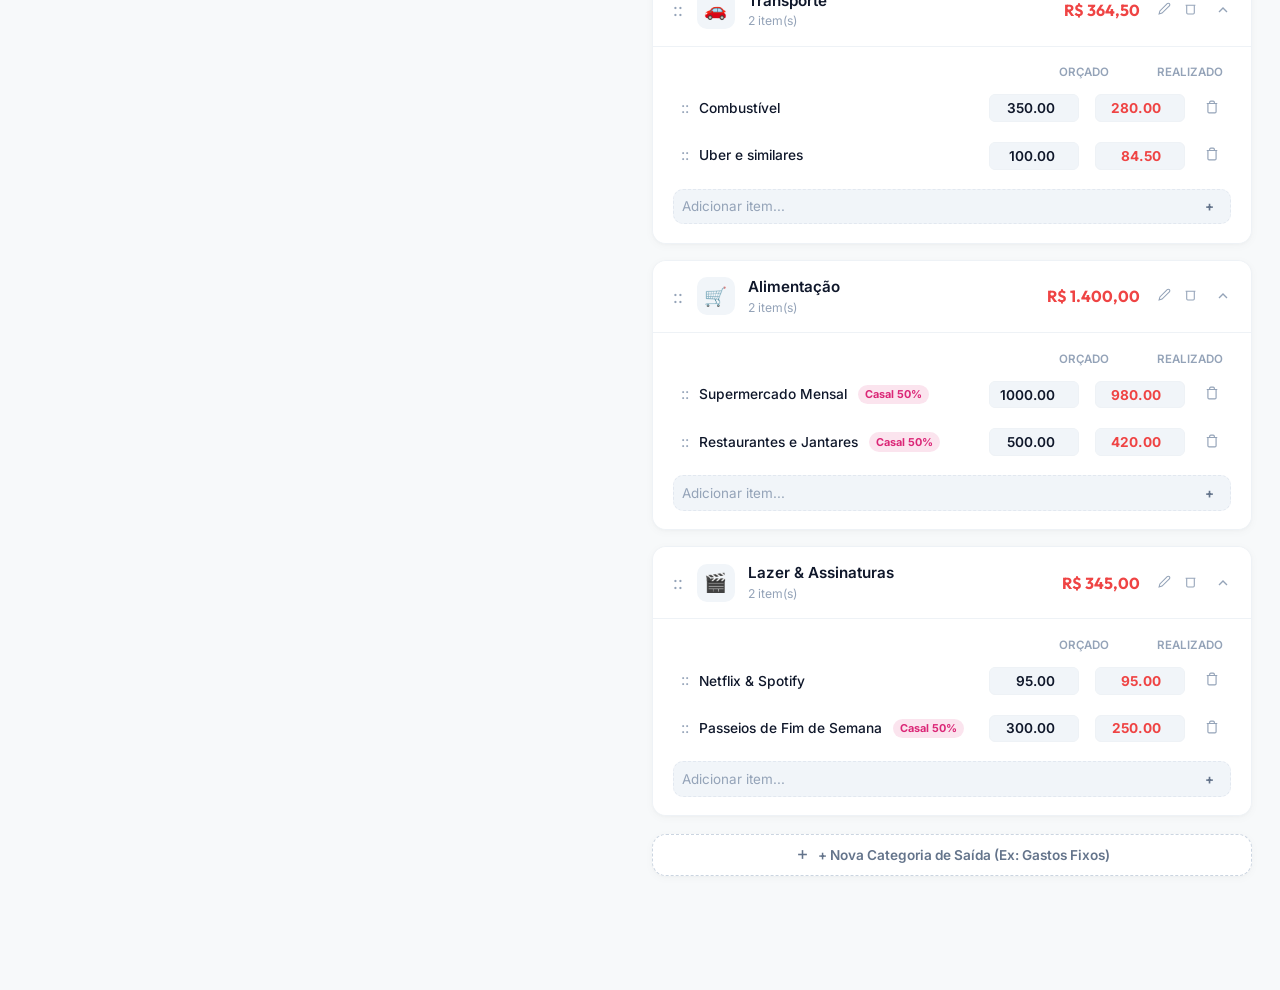
==== commit 5d267c4e: "feat: modulo de dividas, metas customizaveis, perfis Rodrego/Rodrega, sync Supabase e melhorias de p" ====
--- a/index.html
+++ b/index.html
@@ -3,7 +3,7 @@
 <head>
   <meta charset="UTF-8" />
   <meta name="viewport" content="width=device-width, initial-scale=1.0" />
-  <title>Painel Financeiro | Gestão Pessoal, Namorada e PJ</title>
+  <title>Painel Financeiro | Gestão de Finanças Rodrego, Rodrega e PJ</title>
   <meta name="description" content="Dashboard financeiro inteligente inspirado no Finavera, com controle de orçamento orçado vs realizado, metas e multi-perfil (Pessoal, Casal e PJ)." />
 
   <!-- Google Fonts: Inter & Outfit -->
@@ -39,11 +39,11 @@
       <div class="profile-nav-pills" id="profile-pill-selector">
         <button class="profile-pill active" data-profile="me" id="pill-me">
           <span class="pill-dot dot-me"></span>
-          <span>Meu Pessoal</span>
+          <span>Rodrego</span>
         </button>
         <button class="profile-pill" data-profile="girlfriend" id="pill-girlfriend">
           <span class="pill-dot dot-gf"></span>
-          <span>Namorada</span>
+          <span>Rodrega</span>
         </button>
         <button class="profile-pill" data-profile="business" id="pill-business">
           <span class="pill-dot dot-biz"></span>
@@ -63,11 +63,23 @@
           <span>Cofrinho</span>
         </button>
 
+        <!-- Botão Dívidas & Passivos -->
+        <button class="btn-dividas-header" id="btn-header-dividas" title="Gestão de Dívidas e Parcelamentos">
+          <span>💳</span>
+          <span>Dívidas</span>
+        </button>
+
+        <!-- Botão Sincronização em Nuvem (Supabase) -->
+        <button class="btn-cloud-sync" id="btn-open-supabase-modal" title="Sincronizar com o Supabase (Online para Você e sua Rodrega)">
+          <span class="sync-icon" id="cloud-status-icon">☁️</span>
+          <span id="cloud-status-text">Conectar Nuvem</span>
+        </button>
+
         <button class="btn-personalizar" id="btn-open-metas-modal" title="Personalizar metas e compromisso mensal">
           <svg width="16" height="16" viewBox="0 0 24 24" fill="currentColor">
             <path d="M12 2l2.4 7.4H22l-6.2 4.5 2.4 7.4L12 16.8 5.8 21.3l2.4-7.4L2 9.4h7.6z"/>
           </svg>
-          <span>Personalizar</span>
+          <span>Metas</span>
         </button>
 
         <button class="btn-ghost-icon" id="btn-toggle-theme" title="Alternar Modo Escuro / Claro">
@@ -229,6 +241,28 @@
         </div>
       </div>
 
+      <!-- Card de Dívidas & Passivos (Ao lado do Cofrinho) -->
+      <div class="card-kpi card-dividas" id="card-dividas-widget">
+        <div class="dividas-card-left">
+          <div class="dividas-circle-icon">
+            <span class="div-icon">💳</span>
+          </div>
+          <div class="dividas-info">
+            <span class="kpi-label">Dívidas & Passivos</span>
+            <div class="kpi-big-value value-red" id="kpi-dividas-total">R$ 0,00</div>
+            <small class="dividas-sub" id="kpi-dividas-paid-sub">Pago: R$ 0,00 (0%)</small>
+          </div>
+        </div>
+        <div class="dividas-card-actions">
+          <button class="btn-abater-divida" id="btn-quick-abater-divida" title="Abater ou pagar parcela de dívida">
+            - Abater
+          </button>
+          <button class="btn-detalhes-divida" id="btn-open-dividas-modal" title="Ver todas as dívidas e parcelamentos">
+            Dívidas
+          </button>
+        </div>
+      </div>
+
       <!-- Orçamento Utilizado Card (With Semicircle Gauge) -->
       <div class="card-kpi card-gauge">
         <div class="gauge-left">
@@ -264,7 +298,7 @@
       <div class="cons-col col-me">
         <div class="cons-head">
           <span class="dot-indicator dot-me"></span>
-          <h4>Meu Pessoal</h4>
+          <h4>Rodrego</h4>
         </div>
         <div class="cons-data">
           <span>Receitas: <strong id="c-me-inc">R$ 0,00</strong></span>
@@ -276,7 +310,7 @@
       <div class="cons-col col-gf">
         <div class="cons-head">
           <span class="dot-indicator dot-gf"></span>
-          <h4>Namorada</h4>
+          <h4>Rodrega</h4>
         </div>
         <div class="cons-data">
           <span>Receitas: <strong id="c-gf-inc">R$ 0,00</strong></span>
@@ -307,7 +341,7 @@
 
       <div class="profile-current-indicator">
         <span class="pci-dot" id="pci-dot"></span>
-        <span class="pci-text" id="pci-label">Visualizando: Meu Pessoal</span>
+        <span class="pci-text" id="pci-label">Visualizando: Rodrego</span>
       </div>
     </div>
 
@@ -403,6 +437,11 @@
         <span>Cofrinho</span>
       </button>
 
+      <button class="dock-btn" id="dock-btn-dividas" title="Área de Dívidas e Passivos">
+        <span style="font-size: 1.25rem; line-height: 1;">💳</span>
+        <span>Dívidas</span>
+      </button>
+
       <!-- Center Elevated '+ Novo' Button -->
       <button class="dock-center-add-btn" id="dock-btn-novo" title="Adicionar Novo Lançamento">
         <svg width="26" height="26" viewBox="0 0 24 24" fill="none" stroke="currentColor" stroke-width="3">
@@ -462,74 +501,24 @@
               <span class="mcm-val" id="meta-compromisso-display">R$ 200,00</span>
               <span class="mcm-sub">por mês</span>
             </div>
-            <button class="btn-meta-edit" onclick="editMetaCompromisso()" title="Editar valor">
+            <button class="btn-meta-edit" onclick="editMetaCompromisso()" title="Editar compromisso mensal">
               <svg width="16" height="16" viewBox="0 0 24 24" fill="none" stroke="currentColor" stroke-width="2"><path d="M17 3a2.828 2.828 0 1 1 4 4L7.5 20.5 2 22l1.5-5.5L17 3z"/></svg>
             </button>
           </div>
         </div>
 
-        <!-- Section 2: Reserva de Emergência -->
-        <div class="meta-section">
-          <div class="meta-section-header">
-            <div class="msh-left">
-              <span class="msh-icon">🛡️</span>
-              <span>Reserva de Emergência</span>
-            </div>
-            <button class="btn-calcular-simple" id="btn-calc-reserva">
-              <svg width="13" height="13" viewBox="0 0 24 24" fill="none" stroke="currentColor" stroke-width="2.5"><rect x="4" y="2" width="16" height="20" rx="2"/></svg>
-              Calcular
-            </button>
-          </div>
-          <div class="meta-item-card">
-            <div class="mic-left">
-              <span class="mic-icon-pig">🐖</span>
-              <div class="mic-info">
-                <strong>Reserva de Emergência</strong>
-                <span id="meta-reserva-display">R$ 25.000,00</span>
-              </div>
-            </div>
-            <div class="mic-actions">
-              <button class="btn-icon-soft" title="Ocultar/Exibir"><svg width="16" height="16" viewBox="0 0 24 24" fill="none" stroke="currentColor" stroke-width="2"><path d="M1 12s4-8 11-8 11 8 11 8-4 8-11 8-11-8-11-8z"/><circle cx="12" cy="12" r="3"/></svg></button>
-              <button class="btn-icon-soft" onclick="editMetaGoal('reserva')" title="Editar"><svg width="16" height="16" viewBox="0 0 24 24" fill="none" stroke="currentColor" stroke-width="2"><path d="M17 3a2.828 2.828 0 1 1 4 4L7.5 20.5 2 22l1.5-5.5L17 3z"/></svg></button>
-            </div>
-          </div>
-        </div>
-
-        <!-- Section 3: Liberdade Financeira -->
-        <div class="meta-section">
-          <div class="meta-section-header">
-            <div class="msh-left">
-              <span class="msh-icon">✨</span>
-              <span>Liberdade Financeira</span>
-            </div>
-          </div>
-          <div class="meta-item-card">
-            <div class="mic-left">
-              <span class="mic-icon-pig">🐖</span>
-              <div class="mic-info">
-                <strong>Liberdade Financeira</strong>
-                <span id="meta-liberdade-display">R$ 800.000,00</span>
-              </div>
-            </div>
-            <div class="mic-actions">
-              <button class="btn-icon-soft" title="Ocultar/Exibir"><svg width="16" height="16" viewBox="0 0 24 24" fill="none" stroke="currentColor" stroke-width="2"><path d="M1 12s4-8 11-8 11 8 11 8-4 8-11 8-11-8-11-8z"/><circle cx="12" cy="12" r="3"/></svg></button>
-              <button class="btn-icon-soft" onclick="editMetaGoal('liberdade')" title="Editar"><svg width="16" height="16" viewBox="0 0 24 24" fill="none" stroke="currentColor" stroke-width="2"><path d="M17 3a2.828 2.828 0 1 1 4 4L7.5 20.5 2 22l1.5-5.5L17 3z"/></svg></button>
-            </div>
-          </div>
-        </div>
-
-        <!-- Section 4: Outras Metas -->
+        <!-- Section 2: Minhas Metas Financeiras (100% Personalizadas) -->
         <div class="meta-section">
           <div class="meta-section-header">
             <div class="msh-left">
               <span class="msh-icon">🎯</span>
-              <span>Outras Metas</span>
-            </div>
-            <button class="btn-inline-add" id="btn-add-other-meta">+ Nova Meta</button>
+              <span>Minhas Metas Financeiras (Personalizadas)</span>
+            </div>
+            <button class="btn-inline-add" id="btn-add-custom-meta">+ Nova Meta</button>
           </div>
           
-          <div class="other-metas-list" id="other-metas-container">
-            <!-- Dynamically loaded -->
+          <div class="custom-metas-list" id="custom-metas-container">
+            <!-- Dynamically loaded with full edit and delete support -->
           </div>
         </div>
 
@@ -570,8 +559,8 @@
             <div class="form-field">
               <label for="form-item-profile">Perfil *</label>
               <select id="form-item-profile" required>
-                <option value="me">Meu Pessoal</option>
-                <option value="girlfriend">Namorada</option>
+                <option value="me">Rodrego</option>
+                <option value="girlfriend">Rodrega</option>
                 <option value="business">Empresa (PJ)</option>
               </select>
             </div>
@@ -639,8 +628,8 @@
           <div class="form-field full-width">
             <label>Perfil</label>
             <select id="new-cat-profile">
-              <option value="me">Meu Pessoal</option>
-              <option value="girlfriend">Namorada</option>
+              <option value="me">Rodrego</option>
+              <option value="girlfriend">Rodrega</option>
               <option value="business">Empresa (PJ)</option>
             </select>
           </div>
@@ -698,7 +687,7 @@
           <div class="chc-left">
             <span class="chc-sub">Total Acumulado no Porquinho</span>
             <div class="chc-amount" id="modal-cofrinho-total">R$ 0,00</div>
-            <span class="chc-badge" id="modal-cofrinho-profile-label">Perfil Ativo: Meu Pessoal</span>
+            <span class="chc-badge" id="modal-cofrinho-profile-label">Perfil Ativo: Rodrego</span>
           </div>
           <div class="chc-pig-illustration">
             <span>🐖</span>
@@ -741,6 +730,70 @@
   </div>
 
   <!-- ==========================================================================
+       MODAL: Gestão de Dívidas & Passivos
+       ========================================================================== -->
+  <div class="modal-backdrop" id="modal-dividas" role="dialog" aria-modal="true">
+    <div class="modal-dialog modal-dividas-dialog">
+      <div class="modal-header">
+        <div class="modal-header-title">
+          <span style="font-size: 1.4rem;">💳</span>
+          <h3>Dívidas & Passivos</h3>
+        </div>
+        <button class="modal-close-icon" id="btn-close-dividas-modal">✕</button>
+      </div>
+      <div class="modal-body dividas-modal-body">
+        <!-- KPIs de Dívidas -->
+        <div class="dividas-kpi-row">
+          <div class="div-kpi-card">
+            <span class="div-kpi-label">Saldo Devedor</span>
+            <strong id="div-total-restante">R$ 0,00</strong>
+          </div>
+          <div class="div-kpi-card">
+            <span class="div-kpi-label">Total Pago</span>
+            <strong id="div-total-pago">R$ 0,00</strong>
+          </div>
+          <div class="div-kpi-card">
+            <span class="div-kpi-label">Mensalidade Total</span>
+            <strong id="div-mensalidade-total">R$ 0,00</strong>
+          </div>
+        </div>
+
+        <!-- Formulário Rápido para Abater / Amortizar -->
+        <div class="dividas-action-box">
+          <div class="dab-header">
+            <strong>⬇️ Abater Parcela ou Pagamento</strong>
+            <small>Selecione a dívida e o valor para amortizar</small>
+          </div>
+          <div class="dab-inputs">
+            <select id="select-divida-abater">
+              <!-- Populated dynamically -->
+            </select>
+            <div class="dab-row">
+              <span class="ibi-prefix">R$</span>
+              <input type="number" step="0.01" min="0.01" id="input-abatimento-valor" placeholder="0,00" />
+              <button class="btn-divida-pay" id="btn-action-abater-divida">Abater Valor</button>
+            </div>
+          </div>
+        </div>
+
+        <!-- Lista de Dívidas -->
+        <div class="dividas-list-header">
+          <h4>Minhas Dívidas & Parcelamentos</h4>
+          <button class="btn-inline-add" id="btn-create-divida">+ Nova Dívida</button>
+        </div>
+
+        <div id="dividas-list-container">
+          <!-- Populated dynamically via app.js -->
+        </div>
+      </div>
+      <div class="modal-footer">
+        <button type="button" class="btn-primary-finavera" id="btn-close-dividas-btn">Fechar</button>
+      </div>
+    </div>
+  </div>
+
+
+  <!-- ==========================================================================
        MODAL 4: Acerto de Contas do Casal
        ========================================================================== -->
   <div class="modal-backdrop" id="modal-couple" role="dialog" aria-modal="true">
@@ -763,7 +816,7 @@
             <span id="couple-paid-me" class="color-blue">R$ 0,00</span>
           </div>
           <div class="csc-row">
-            <span>Pago pela Namorada:</span>
+            <span>Pago pela Rodrega:</span>
             <span id="couple-paid-gf" class="color-pink">R$ 0,00</span>
           </div>
           <hr class="csc-divider" />
@@ -836,7 +889,57 @@
     </div>
   </div>
 
+  <!-- ==========================================================================
+       MODAL: Configurar Sincronização com Supabase (Nuvem)
+       ========================================================================== -->
+  <div class="modal-backdrop" id="modal-supabase" role="dialog" aria-modal="true">
+    <div class="modal-dialog modal-supabase-dialog">
+      <div class="modal-header">
+        <div class="modal-header-title">
+          <span style="font-size:1.4rem;">☁️</span>
+          <h3>Sincronização em Nuvem</h3>
+        </div>
+        <button class="modal-close-icon" id="btn-close-supabase-modal">✕</button>
+      </div>
+      <div class="modal-body" style="padding: 1.5rem;">
+        <div class="supabase-info-box">
+          <p>📌 <strong>Como funciona:</strong> configure um banco <a href="https://supabase.com" target="_blank" rel="noopener">Supabase</a> gratuito e os dados serão salvos automaticamente na nuvem. Você e a Rodrega acessam e editam tudo em tempo real de qualquer dispositivo!</p>
+        </div>
+
+        <div class="form-row" style="margin-top: 1rem;">
+          <label class="form-label">URL do Projeto Supabase</label>
+          <input type="url" id="input-supabase-url" class="form-input" placeholder="https://xxxxxxxxxxxx.supabase.co" autocomplete="off" />
+        </div>
+        <div class="form-row" style="margin-top: 0.8rem;">
+          <label class="form-label">API Key (anon public)</label>
+          <input type="password" id="input-supabase-key" class="form-input" placeholder="eyJhbGciOiJIUzI1NiIsInR5cCI6IkpXVCJ9..." autocomplete="off" />
+        </div>
+        <div class="form-row" style="margin-top: 0.8rem;">
+          <label class="form-label">ID da Sessão Compartilhada</label>
+          <input type="text" id="input-supabase-uid" class="form-input" placeholder="shared (padrão — mesmo ID para vocês dois)" autocomplete="off" />
+          <small style="color: var(--text-muted); font-size: 0.78rem; margin-top: 0.25rem; display: block;">Use o mesmo ID nos dois dispositivos para compartilhar os dados.</small>
+        </div>
+
+        <div style="margin-top: 1.2rem; background: var(--bg-card); border-radius: 8px; padding: 1rem; font-size: 0.82rem; color: var(--text-muted);">
+          <strong>📋 Passo a passo Supabase:</strong><br/>
+          1. Acesse <a href="https://supabase.com" target="_blank">supabase.com</a> e crie uma conta grátis<br/>
+          2. Crie um novo projeto<br/>
+          3. No SQL Editor, execute: <code>CREATE TABLE finflow_state (id text PRIMARY KEY, data jsonb, metas jsonb, dividas jsonb, updated_at timestamptz);</code><br/>
+          4. Copie a URL e API Key das Configurações do projeto<br/>
+        </div>
+
+        <div style="margin-top: 1rem; display: flex; gap: 0.75rem;">
+          <button class="btn-primary-finavera" id="btn-save-supabase">💾 Salvar & Conectar</button>
+          <button class="btn-ghost-sm" id="btn-sync-now">🔄 Buscar da Nuvem</button>
+        </div>
+      </div>
+    </div>
+  </div>
+
   <!-- App Logic -->
   <script src="app.js"></script>
+
 </body>
 </html>
+
+
--- a/styles.css
+++ b/styles.css
@@ -960,12 +960,42 @@
   background: var(--bg-surface);
 }
 
-.item-realizado-val {
+.inline-realizado-input {
   width: 90px;
   text-align: right;
-  font-size: 0.88rem;
-  font-weight: 700;
-  color: var(--text-main);
+  background: var(--bg-input);
+  border: 1px solid var(--border-light);
+  border-radius: var(--radius-xs);
+  padding: 0.3rem 0.5rem;
+  font-size: 0.85rem;
+  font-weight: 700;
+  color: var(--text-main);
+  outline: none;
+  transition: all var(--transition-fast);
+}
+
+.inline-realizado-input:focus {
+  border-color: var(--color-blue);
+  background: var(--bg-surface);
+  box-shadow: 0 0 0 2px rgba(59, 130, 246, 0.15);
+}
+
+.inline-realizado-input.input-realizado-saida {
+  color: #ef4444;
+}
+
+.inline-realizado-input.input-realizado-entrada {
+  color: #10b981;
+}
+
+.item-title-text {
+  cursor: pointer;
+  transition: color var(--transition-fast);
+}
+
+.item-title-text:hover {
+  color: var(--color-blue);
+  text-decoration: underline;
 }
 
 .btn-delete-item {
@@ -1660,14 +1690,20 @@
   line-height: 1;
 }
 
-/* 3-column KPI Secondary Grid */
+/* 4-column KPI Secondary Grid (Saldo Inicial, Cofrinho, Dívidas, Gauge) */
 .kpi-secondary-grid {
   display: grid;
-  grid-template-columns: repeat(3, 1fr) !important;
+  grid-template-columns: repeat(4, 1fr) !important;
   gap: 1.25rem;
 }
 
-@media (max-width: 1024px) {
+@media (max-width: 1280px) {
+  .kpi-secondary-grid {
+    grid-template-columns: repeat(2, 1fr) !important;
+  }
+}
+
+@media (max-width: 640px) {
   .kpi-secondary-grid {
     grid-template-columns: 1fr !important;
   }
@@ -2025,3 +2061,278 @@
 .btn-cat-action.delete:hover {
   color: var(--color-red);
 }
+
+/* ==========================================================================
+   Header Buttons: Dívidas & Cloud Sync
+   ========================================================================== */
+.btn-dividas-header {
+  display: inline-flex;
+  align-items: center;
+  gap: 0.45rem;
+  background-color: rgba(239, 68, 68, 0.1);
+  color: #ef4444;
+  font-size: 0.84rem;
+  font-weight: 700;
+  padding: 0.55rem 1.15rem;
+  border-radius: var(--radius-full);
+  border: 1px solid rgba(239, 68, 68, 0.28);
+  transition: all var(--transition-fast);
+  cursor: pointer;
+}
+
+.btn-dividas-header:hover {
+  background-color: rgba(239, 68, 68, 0.18);
+  transform: translateY(-1px);
+}
+
+.btn-cloud-sync {
+  display: inline-flex;
+  align-items: center;
+  gap: 0.45rem;
+  background: rgba(14, 165, 233, 0.1);
+  color: #0284c7;
+  font-size: 0.82rem;
+  font-weight: 600;
+  padding: 0.5rem 1rem;
+  border-radius: var(--radius-full);
+  border: 1px solid rgba(14, 165, 233, 0.25);
+  transition: all var(--transition-fast);
+  cursor: pointer;
+}
+
+.btn-cloud-sync:hover {
+  background: rgba(14, 165, 233, 0.2);
+  transform: translateY(-1px);
+}
+
+.sync-icon {
+  font-size: 1rem;
+  line-height: 1;
+}
+
+/* ==========================================================================
+   Dashboard Dívidas KPI Card (Secondary Grid)
+   ========================================================================== */
+.card-dividas {
+  flex-direction: row;
+  align-items: center;
+  justify-content: space-between;
+  padding: 1.15rem 1.45rem;
+  background: linear-gradient(135deg, rgba(239, 68, 68, 0.05), rgba(245, 158, 11, 0.05));
+  border-color: rgba(239, 68, 68, 0.25);
+}
+
+.dividas-card-left {
+  display: flex;
+  align-items: center;
+  gap: 0.9rem;
+}
+
+.dividas-circle-icon {
+  width: 44px;
+  height: 44px;
+  border-radius: var(--radius-full);
+  background: rgba(239, 68, 68, 0.12);
+  display: flex;
+  align-items: center;
+  justify-content: center;
+  font-size: 1.3rem;
+  flex-shrink: 0;
+}
+
+.dividas-info {
+  display: flex;
+  flex-direction: column;
+}
+
+.dividas-sub {
+  font-size: 0.75rem;
+  color: var(--text-muted);
+  margin-top: 0.15rem;
+}
+
+.dividas-card-actions {
+  display: flex;
+  flex-direction: column;
+  gap: 0.35rem;
+  align-items: flex-end;
+}
+
+.btn-abater-divida {
+  background: #ef4444;
+  color: #ffffff;
+  font-size: 0.78rem;
+  font-weight: 700;
+  padding: 0.35rem 0.85rem;
+  border-radius: var(--radius-full);
+  box-shadow: 0 2px 8px rgba(239, 68, 68, 0.3);
+  transition: opacity var(--transition-fast);
+  cursor: pointer;
+  border: none;
+}
+
+.btn-abater-divida:hover {
+  opacity: 0.9;
+}
+
+.btn-detalhes-divida {
+  font-size: 0.72rem;
+  font-weight: 600;
+  color: var(--text-secondary);
+  padding: 0.2rem 0.5rem;
+  background: transparent;
+  border: none;
+  cursor: pointer;
+}
+
+.btn-detalhes-divida:hover {
+  color: var(--text-main);
+}
+
+/* ==========================================================================
+   Dívidas Modal & Cards List
+   ========================================================================== */
+.divida-card {
+  background: var(--bg-surface-elevated);
+  border: 1px solid var(--border-light);
+  border-radius: var(--radius-md);
+  padding: 1rem 1.15rem;
+  margin-bottom: 0.75rem;
+  transition: all var(--transition-fast);
+}
+
+.divida-card:hover {
+  border-color: var(--border-hover);
+  box-shadow: var(--shadow-sm);
+}
+
+.divida-card.divida-quitada {
+  border-color: rgba(16, 185, 129, 0.35);
+  background: rgba(16, 185, 129, 0.04);
+}
+
+.divida-card-header {
+  display: flex;
+  align-items: center;
+  justify-content: space-between;
+  margin-bottom: 0.65rem;
+}
+
+.divida-icon-name {
+  display: flex;
+  align-items: center;
+  gap: 0.75rem;
+}
+
+.divida-icon {
+  font-size: 1.3rem;
+}
+
+.divida-monthly {
+  display: block;
+  font-size: 0.76rem;
+  color: var(--text-muted);
+}
+
+.divida-card-actions {
+  display: flex;
+  align-items: center;
+  gap: 0.35rem;
+}
+
+.divida-values {
+  display: flex;
+  align-items: center;
+  justify-content: space-between;
+  font-size: 0.85rem;
+}
+
+.divida-saldo {
+  font-weight: 700;
+  color: #ef4444;
+}
+
+.divida-saldo.saldo-quitado {
+  color: #10b981;
+}
+
+.divida-total-paid {
+  font-size: 0.78rem;
+  color: var(--text-muted);
+}
+
+/* ==========================================================================
+   Custom Metas (100% Personalizáveis)
+   ========================================================================== */
+.meta-item-card-new {
+  background: var(--bg-surface-elevated);
+  border: 1px solid var(--border-light);
+  border-radius: var(--radius-md);
+  padding: 0.95rem 1.15rem;
+  margin-bottom: 0.65rem;
+  transition: all var(--transition-fast);
+}
+
+.meta-item-card-new:hover {
+  border-color: var(--border-hover);
+}
+
+.micn-top {
+  display: flex;
+  align-items: center;
+  justify-content: space-between;
+  margin-bottom: 0.6rem;
+}
+
+.micn-left {
+  display: flex;
+  align-items: center;
+  gap: 0.75rem;
+}
+
+.micn-icon {
+  font-size: 1.35rem;
+}
+
+.micn-info strong {
+  display: block;
+  font-size: 0.92rem;
+  font-weight: 700;
+  color: var(--text-main);
+}
+
+.micn-values {
+  font-size: 0.78rem;
+  color: var(--text-muted);
+}
+
+.micn-pct {
+  font-weight: 700;
+  color: var(--color-blue);
+}
+
+.mic-actions {
+  display: flex;
+  align-items: center;
+  gap: 0.35rem;
+}
+
+.btn-icon-soft {
+  display: inline-flex;
+  align-items: center;
+  justify-content: center;
+  width: 28px;
+  height: 28px;
+  border-radius: var(--radius-xs);
+  background: transparent;
+  color: var(--text-muted);
+  border: none;
+  cursor: pointer;
+  transition: all var(--transition-fast);
+}
+
+.btn-icon-soft:hover {
+  background: var(--bg-surface);
+  color: var(--text-main);
+}
+
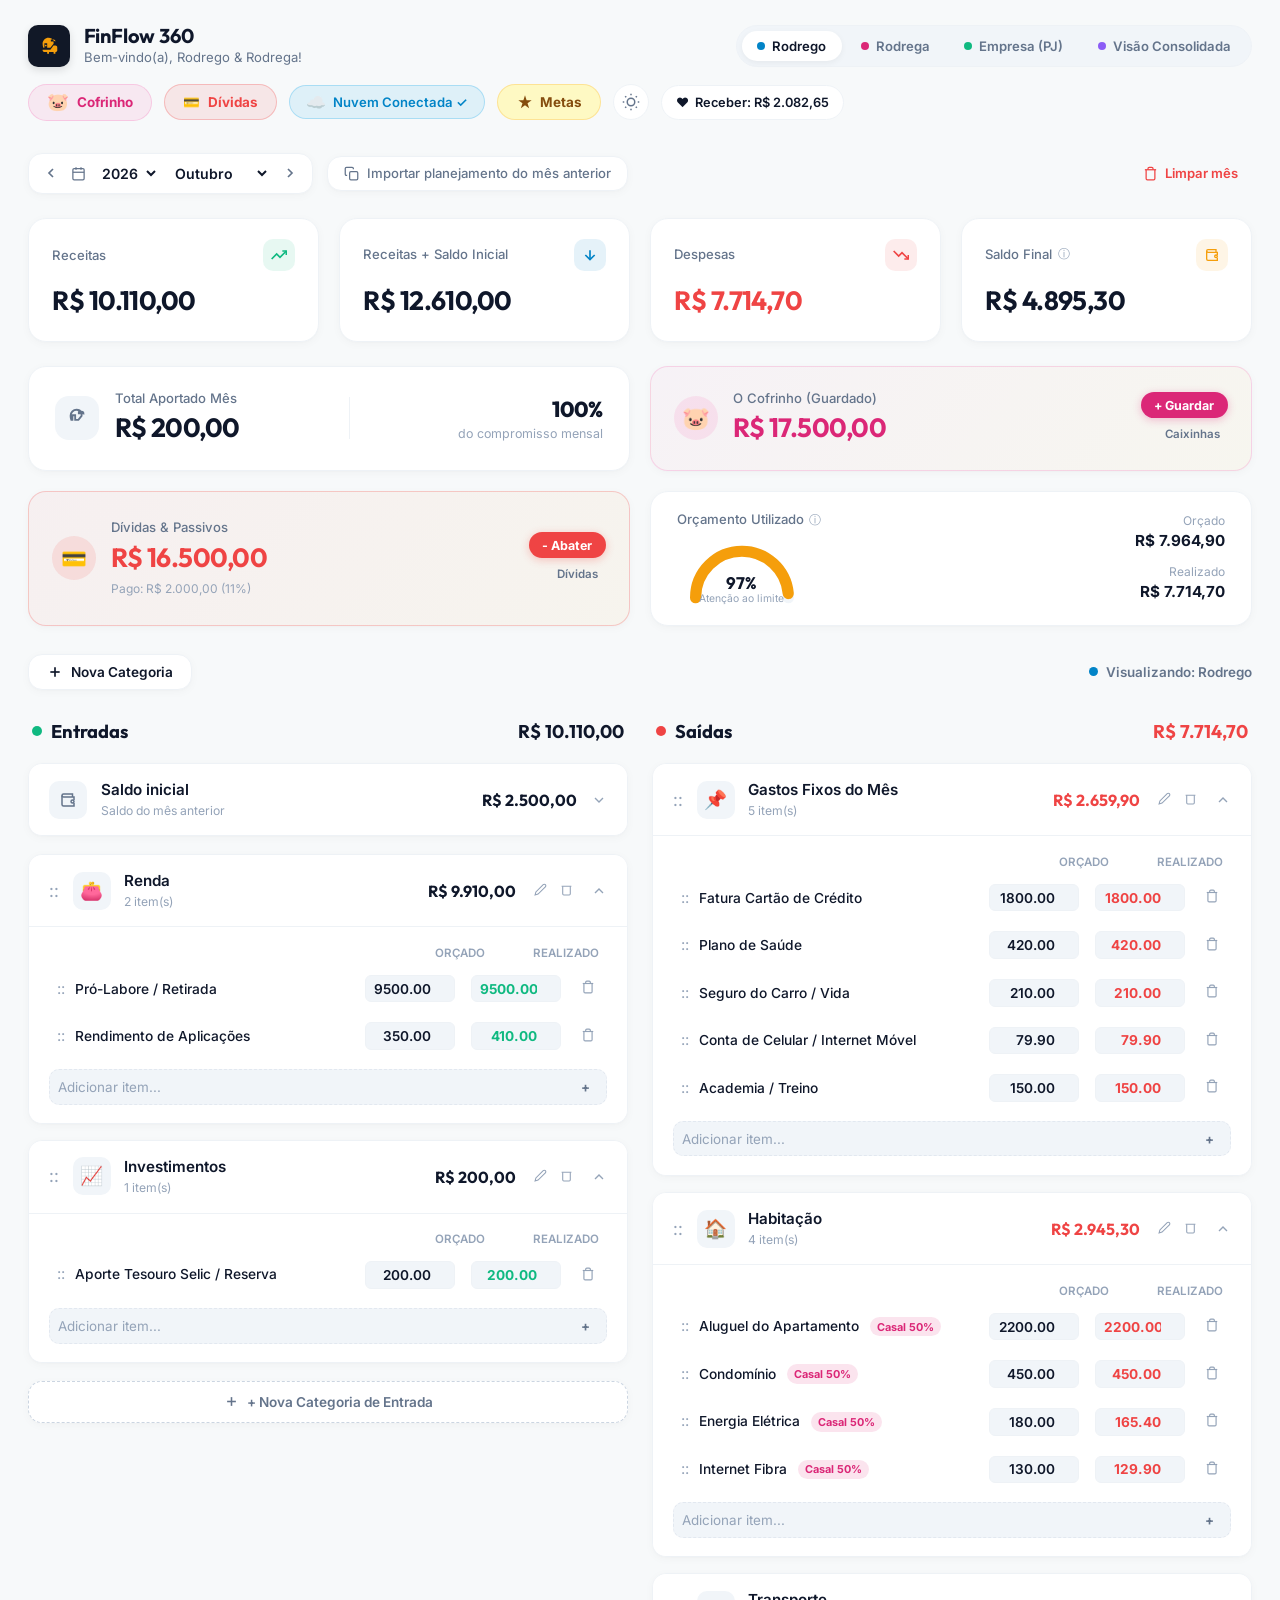
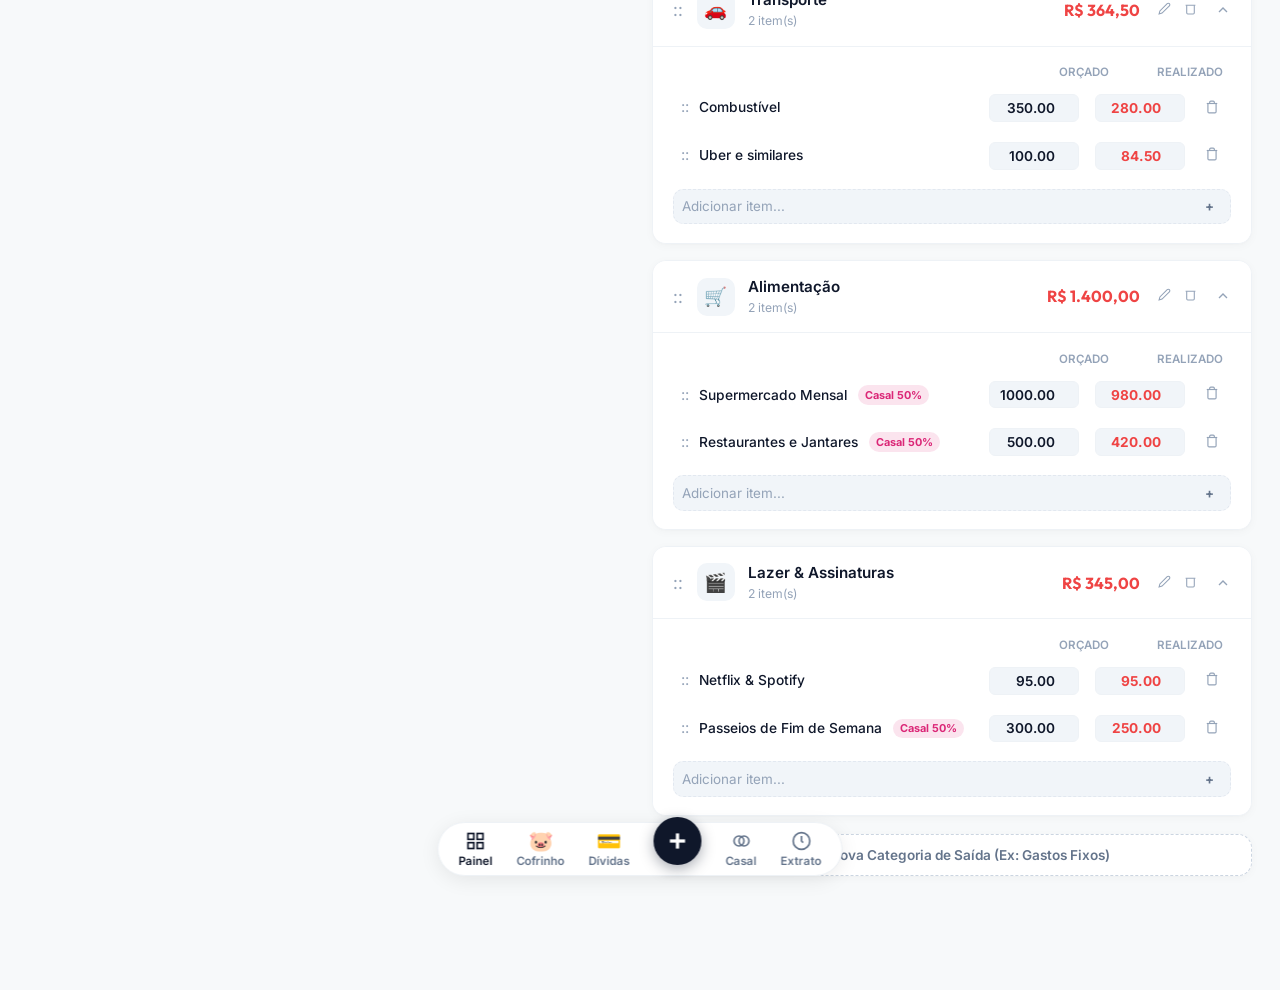
==== commit 53d65b9c: "perf: otimizacao extrema de performance sem re-renderizar DOM e implementacao completa de SEO e dado" ====
--- a/index.html
+++ b/index.html
@@ -3,8 +3,43 @@
 <head>
   <meta charset="UTF-8" />
   <meta name="viewport" content="width=device-width, initial-scale=1.0" />
-  <title>Painel Financeiro | Gestão de Finanças Rodrego, Rodrega e PJ</title>
-  <meta name="description" content="Dashboard financeiro inteligente inspirado no Finavera, com controle de orçamento orçado vs realizado, metas e multi-perfil (Pessoal, Casal e PJ)." />
+  <title>FinFlow 360 | Gestão Financeira Inteligente - Rodrego, Rodrega e PJ</title>
+  <meta name="description" content="Dashboard financeiro inteligente com controle de orçamento orçado vs realizado, metas familiares para o casal (Rodrego & Rodrega), acerto de contas 50/50, gestão de dívidas e sincronização em nuvem." />
+  <meta name="keywords" content="gestão financeira, finanças pessoais, finanças casal, orçado vs realizado, dashboard financeiro, controle de gastos, finflow 360" />
+  <meta name="author" content="FinFlow 360" />
+  <meta name="robots" content="index, follow" />
+  <meta name="theme-color" content="#0f172a" />
+  <meta name="apple-mobile-web-app-capable" content="yes" />
+  <meta name="apple-mobile-web-app-status-bar-style" content="black-translucent" />
+
+  <!-- Open Graph / Facebook -->
+  <meta property="og:type" content="website" />
+  <meta property="og:locale" content="pt_BR" />
+  <meta property="og:site_name" content="FinFlow 360" />
+  <meta property="og:title" content="FinFlow 360 | Gestão Financeira Inteligente" />
+  <meta property="og:description" content="Controle financeiro completo: orçamento orçado vs realizado, metas do casal, divisão 50/50 e gestão de dívidas." />
+
+  <!-- Twitter Card -->
+  <meta name="twitter:card" content="summary_large_image" />
+  <meta name="twitter:title" content="FinFlow 360 | Gestão Financeira Inteligente" />
+  <meta name="twitter:description" content="Controle financeiro multi-perfil com orçamento orçado vs realizado, metas e nuvem." />
+
+  <!-- Structured Data JSON-LD for SEO -->
+  <script type="application/ld+json">
+  {
+    "@context": "https://schema.org",
+    "@type": "WebApplication",
+    "name": "FinFlow 360",
+    "applicationCategory": "FinanceApplication",
+    "operatingSystem": "All",
+    "description": "Sistema de gestão financeira multi-perfil (Rodrego, Rodrega e PJ) com controle de orçamento orçado vs realizado, metas e acerto de contas.",
+    "offers": {
+      "@type": "Offer",
+      "price": "0",
+      "priceCurrency": "BRL"
+    }
+  }
+  </script>
 
   <!-- Google Fonts: Inter & Outfit -->
   <link rel="preconnect" href="https://fonts.googleapis.com" />
@@ -24,14 +59,14 @@
     <header class="app-header">
       <div class="header-left">
         <!-- Piggy Bank Logo Badge -->
-        <div class="brand-badge-icon" title="Painel Financeiro">
+        <div class="brand-badge-icon" title="Painel Financeiro" aria-hidden="true">
           <svg width="22" height="22" viewBox="0 0 24 24" fill="currentColor">
             <path d="M19 7c0-1.1-.9-2-2-2h-3v2h3v2.65L13.52 14H10V9H7v5H5.82C5.4 12.84 5 11.23 5 9.5 5 5.91 7.91 3 11.5 3c2.4 0 4.5 1.3 5.6 3.2L19 7zm-7 9h1.5l3.4-4.5h2.1c1.1 0 2 .9 2 2v3.5c0 .8-.7 1.5-1.5 1.5H19v2h-2v-2h-5v2h-2v-2H6.5C5.7 18 5 17.3 5 16.5V16h7zm-3.5-3.5c.55 0 1-.45 1-1s-.45-1-1-1-1 .45-1 1 .45 1 1 1z"/>
           </svg>
         </div>
         <div class="brand-titles">
-          <h1 class="header-main-title">Painel Financeiro</h1>
-          <span class="header-welcome" id="header-user-welcome">Bem-vindo(a), Alana & Você!</span>
+          <h1 class="header-main-title">FinFlow 360</h1>
+          <span class="header-welcome" id="header-user-welcome">Bem-vindo(a), Rodrego & Rodrega!</span>
         </div>
       </div>
 
@@ -64,13 +99,13 @@
         </button>
 
         <!-- Botão Dívidas & Passivos -->
-        <button class="btn-dividas-header" id="btn-header-dividas" title="Gestão de Dívidas e Parcelamentos">
+        <button class="btn-dividas-header" id="btn-header-dividas" onclick="openDividasModal()" title="Gestão de Dívidas e Parcelamentos">
           <span>💳</span>
           <span>Dívidas</span>
         </button>
 
         <!-- Botão Sincronização em Nuvem (Supabase) -->
-        <button class="btn-cloud-sync" id="btn-open-supabase-modal" title="Sincronizar com o Supabase (Online para Você e sua Rodrega)">
+        <button class="btn-cloud-sync" id="btn-open-supabase-modal" onclick="openSupabaseModal()" title="Sincronizar com o Supabase (Online para Você e sua Rodrega)">
           <span class="sync-icon" id="cloud-status-icon">☁️</span>
           <span id="cloud-status-text">Conectar Nuvem</span>
         </button>
@@ -254,10 +289,10 @@
           </div>
         </div>
         <div class="dividas-card-actions">
-          <button class="btn-abater-divida" id="btn-quick-abater-divida" title="Abater ou pagar parcela de dívida">
+          <button class="btn-abater-divida" id="btn-quick-abater-divida" onclick="openDividasModal()" title="Abater ou pagar parcela de dívida">
             - Abater
           </button>
-          <button class="btn-detalhes-divida" id="btn-open-dividas-modal" title="Ver todas as dívidas e parcelamentos">
+          <button class="btn-detalhes-divida" id="btn-open-dividas-modal" onclick="openDividasModal()" title="Ver todas as dívidas e parcelamentos">
             Dívidas
           </button>
         </div>
@@ -437,7 +472,7 @@
         <span>Cofrinho</span>
       </button>
 
-      <button class="dock-btn" id="dock-btn-dividas" title="Área de Dívidas e Passivos">
+      <button class="dock-btn" id="dock-btn-dividas" onclick="openDividasModal()" title="Área de Dívidas e Passivos">
         <span style="font-size: 1.25rem; line-height: 1;">💳</span>
         <span>Dívidas</span>
       </button>
@@ -739,7 +774,7 @@
           <span style="font-size: 1.4rem;">💳</span>
           <h3>Dívidas & Passivos</h3>
         </div>
-        <button class="modal-close-icon" id="btn-close-dividas-modal">✕</button>
+        <button class="modal-close-icon" id="btn-close-dividas-modal" onclick="closeDividasModal()">✕</button>
       </div>
       <div class="modal-body dividas-modal-body">
         <!-- KPIs de Dívidas -->
@@ -771,7 +806,7 @@
             <div class="dab-row">
               <span class="ibi-prefix">R$</span>
               <input type="number" step="0.01" min="0.01" id="input-abatimento-valor" placeholder="0,00" />
-              <button class="btn-divida-pay" id="btn-action-abater-divida">Abater Valor</button>
+              <button class="btn-divida-pay" id="btn-action-abater-divida" onclick="handleAbaterDivida()">Abater Valor</button>
             </div>
           </div>
         </div>
@@ -779,7 +814,7 @@
         <!-- Lista de Dívidas -->
         <div class="dividas-list-header">
           <h4>Minhas Dívidas & Parcelamentos</h4>
-          <button class="btn-inline-add" id="btn-create-divida">+ Nova Dívida</button>
+          <button class="btn-inline-add" id="btn-create-divida" onclick="handleCreateDivida()">+ Nova Dívida</button>
         </div>
 
         <div id="dividas-list-container">
@@ -787,7 +822,7 @@
         </div>
       </div>
       <div class="modal-footer">
-        <button type="button" class="btn-primary-finavera" id="btn-close-dividas-btn">Fechar</button>
+        <button type="button" class="btn-primary-finavera" id="btn-close-dividas-btn" onclick="closeDividasModal()">Fechar</button>
       </div>
     </div>
   </div>
@@ -899,7 +934,7 @@
           <span style="font-size:1.4rem;">☁️</span>
           <h3>Sincronização em Nuvem</h3>
         </div>
-        <button class="modal-close-icon" id="btn-close-supabase-modal">✕</button>
+        <button class="modal-close-icon" id="btn-close-supabase-modal" onclick="closeSupabaseModal()">✕</button>
       </div>
       <div class="modal-body" style="padding: 1.5rem;">
         <div class="supabase-info-box">
@@ -929,8 +964,8 @@
         </div>
 
         <div style="margin-top: 1rem; display: flex; gap: 0.75rem;">
-          <button class="btn-primary-finavera" id="btn-save-supabase">💾 Salvar & Conectar</button>
-          <button class="btn-ghost-sm" id="btn-sync-now">🔄 Buscar da Nuvem</button>
+          <button class="btn-primary-finavera" id="btn-save-supabase" onclick="handleSaveSupabaseConfig()">💾 Salvar & Conectar</button>
+          <button class="btn-ghost-sm" id="btn-sync-now" onclick="handleSyncNow()">🔄 Buscar da Nuvem</button>
         </div>
       </div>
     </div>
--- a/styles.css
+++ b/styles.css
@@ -96,12 +96,19 @@
 button, input, select, textarea {
   font-family: inherit;
   color: inherit;
+  touch-action: manipulation;
 }
 
 button {
   cursor: pointer;
   border: none;
   background: none;
+  user-select: none;
+}
+
+/* GPU Layer optimizations for smooth scrolling and instant clicks */
+.app-container, .card-kpi, .accordion-card, .modal-dialog, .dock-container {
+  transform: translateZ(0);
 }
 
 /* ==========================================================================
@@ -971,7 +978,7 @@
   font-weight: 700;
   color: var(--text-main);
   outline: none;
-  transition: all var(--transition-fast);
+  transition: border-color 0.12s ease, background-color 0.12s ease, box-shadow 0.12s ease;
 }
 
 .inline-realizado-input:focus {
@@ -2336,3 +2343,168 @@
   color: var(--text-main);
 }
 
+/* ==========================================================================
+   Modal Dialogs & Internal Containers
+   ========================================================================== */
+.modal-dividas-dialog {
+  max-width: 600px;
+}
+
+.modal-supabase-dialog {
+  max-width: 540px;
+}
+
+.dividas-modal-body {
+  padding: 1.5rem;
+  max-height: 75vh;
+  overflow-y: auto;
+}
+
+.dividas-kpi-row {
+  display: grid;
+  grid-template-columns: repeat(3, 1fr);
+  gap: 0.75rem;
+  margin-bottom: 1.25rem;
+}
+
+.div-kpi-card {
+  background: var(--bg-surface-elevated);
+  border: 1px solid var(--border-light);
+  border-radius: var(--radius-sm);
+  padding: 0.85rem;
+  display: flex;
+  flex-direction: column;
+  gap: 0.25rem;
+  text-align: center;
+}
+
+.div-kpi-label {
+  font-size: 0.72rem;
+  color: var(--text-muted);
+  font-weight: 600;
+  text-transform: uppercase;
+}
+
+.div-kpi-card strong {
+  font-size: 1.05rem;
+  font-family: var(--font-display);
+  color: var(--text-main);
+}
+
+.dividas-action-box {
+  background: linear-gradient(135deg, rgba(239, 68, 68, 0.05), rgba(245, 158, 11, 0.05));
+  border: 1px solid rgba(239, 68, 68, 0.2);
+  border-radius: var(--radius-md);
+  padding: 1rem 1.15rem;
+  margin-bottom: 1.25rem;
+}
+
+.dab-header {
+  margin-bottom: 0.75rem;
+}
+
+.dab-header strong {
+  display: block;
+  font-size: 0.88rem;
+  color: var(--text-main);
+}
+
+.dab-header small {
+  color: var(--text-muted);
+  font-size: 0.75rem;
+}
+
+.dab-inputs {
+  display: flex;
+  flex-direction: column;
+  gap: 0.6rem;
+}
+
+.dab-inputs select {
+  width: 100%;
+  padding: 0.6rem 0.85rem;
+  border-radius: var(--radius-sm);
+  border: 1px solid var(--border-light);
+  background: var(--bg-surface);
+  color: var(--text-main);
+  font-size: 0.85rem;
+}
+
+.dab-row {
+  display: flex;
+  align-items: center;
+  gap: 0.5rem;
+}
+
+.dab-row input {
+  flex: 1;
+  padding: 0.55rem 0.75rem;
+  border-radius: var(--radius-sm);
+  border: 1px solid var(--border-light);
+  background: var(--bg-surface);
+  color: var(--text-main);
+  font-size: 0.85rem;
+}
+
+.btn-divida-pay {
+  background: #ef4444;
+  color: #fff;
+  border: none;
+  font-weight: 700;
+  font-size: 0.82rem;
+  padding: 0.55rem 1rem;
+  border-radius: var(--radius-sm);
+  cursor: pointer;
+  transition: opacity var(--transition-fast);
+}
+
+.btn-divida-pay:hover {
+  opacity: 0.9;
+}
+
+.dividas-list-header {
+  display: flex;
+  align-items: center;
+  justify-content: space-between;
+  margin-bottom: 0.85rem;
+}
+
+.dividas-list-header h4 {
+  font-size: 0.95rem;
+  font-weight: 700;
+  color: var(--text-main);
+}
+
+.btn-inline-add {
+  font-size: 0.78rem;
+  font-weight: 700;
+  color: var(--color-blue);
+  background: rgba(59, 130, 246, 0.1);
+  border: 1px solid rgba(59, 130, 246, 0.25);
+  padding: 0.35rem 0.75rem;
+  border-radius: var(--radius-full);
+  cursor: pointer;
+  transition: all var(--transition-fast);
+}
+
+.btn-inline-add:hover {
+  background: rgba(59, 130, 246, 0.2);
+}
+
+.supabase-info-box {
+  background: rgba(14, 165, 233, 0.08);
+  border: 1px solid rgba(14, 165, 233, 0.22);
+  border-radius: var(--radius-sm);
+  padding: 0.85rem 1rem;
+  font-size: 0.84rem;
+  color: var(--text-secondary);
+  line-height: 1.45;
+}
+
+.supabase-info-box a {
+  color: #0284c7;
+  font-weight: 600;
+  text-decoration: underline;
+}
+
+
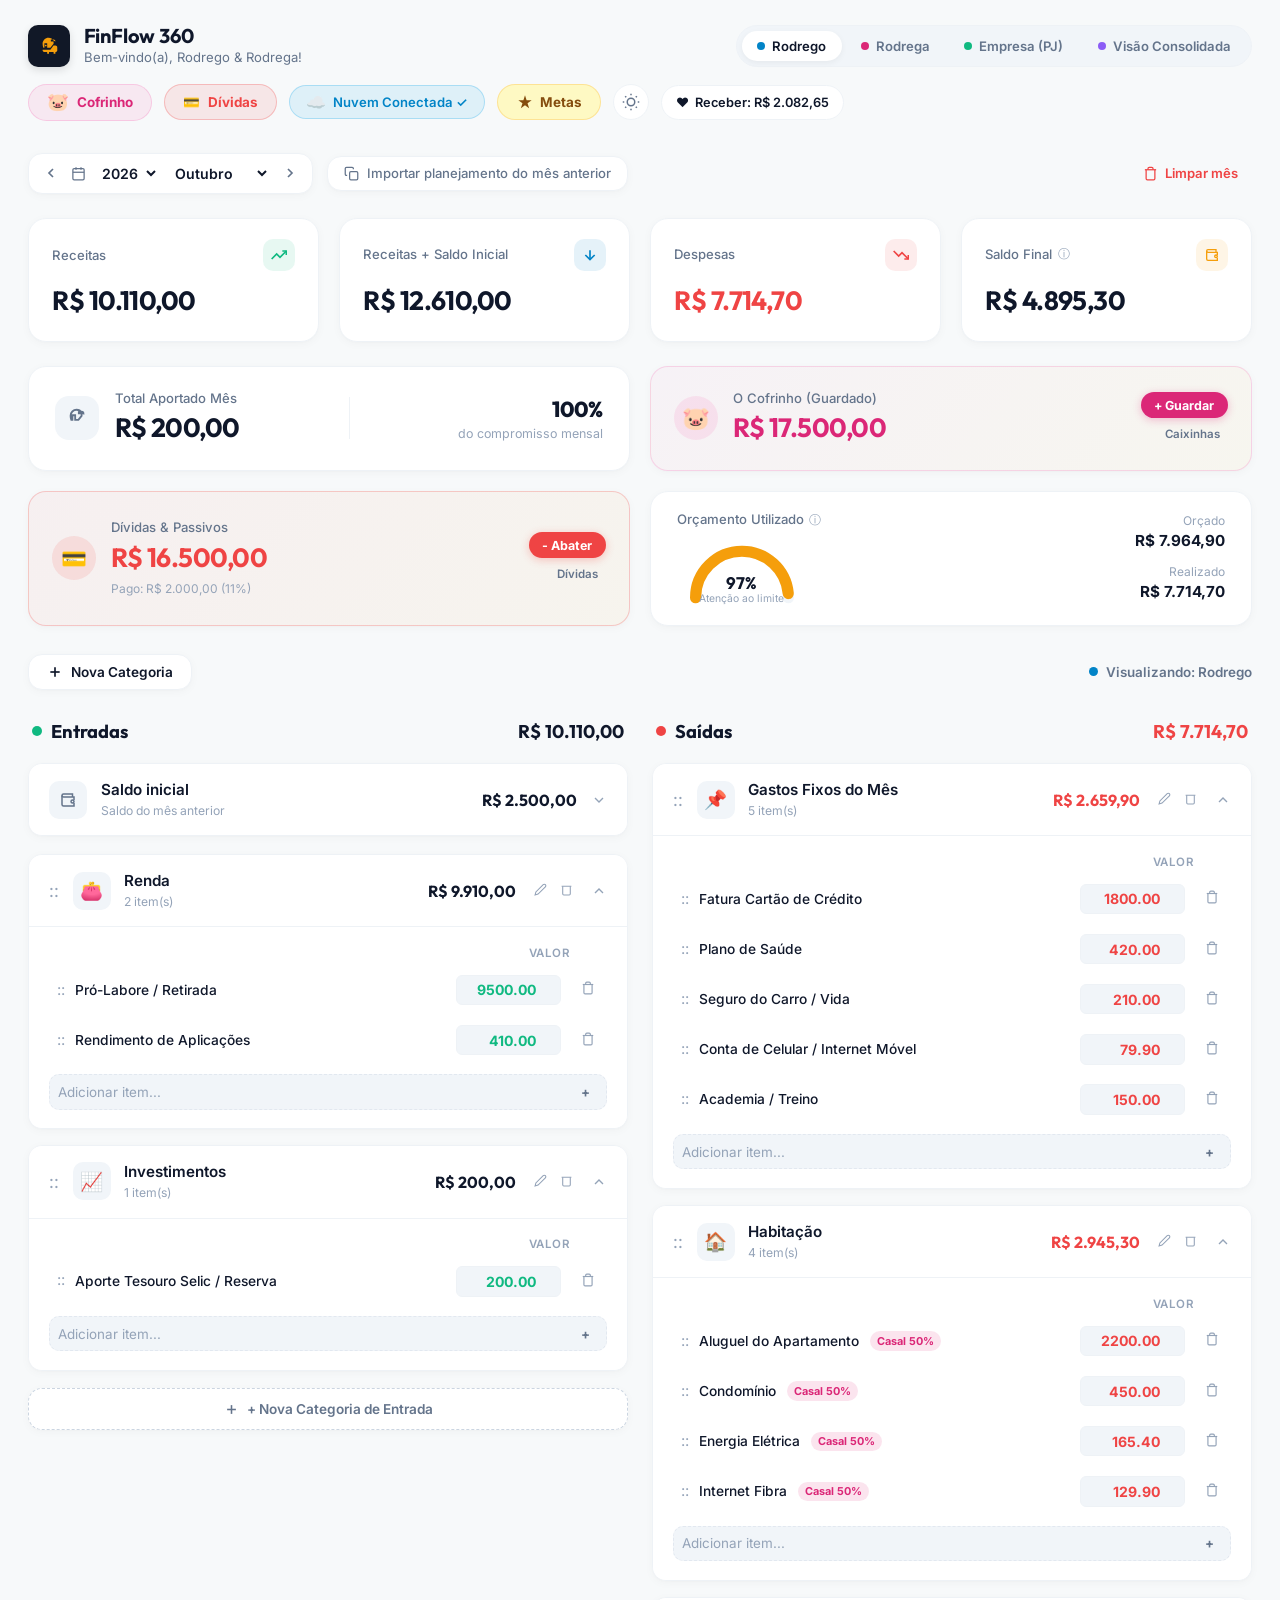
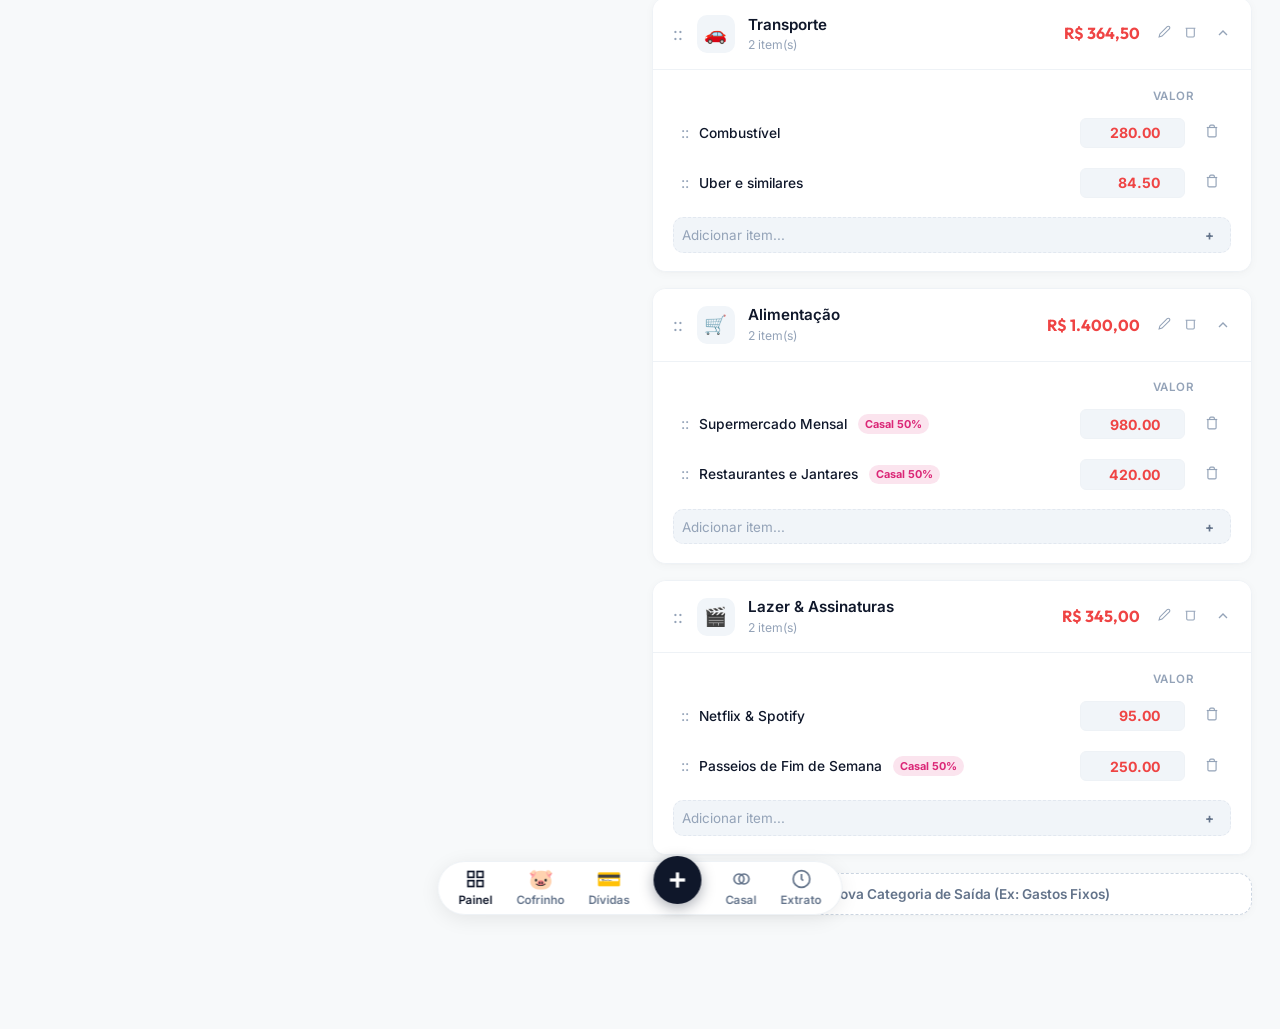
==== commit 9eada41b: "feat: unificar orcado e realizado em campo unico Valor e atualizar layout" ====
--- a/index.html
+++ b/index.html
@@ -612,15 +612,9 @@
             <input type="text" id="form-item-name" placeholder="Ex: Condomínio, Combustível, Tráfego Meta, Salário..." required />
           </div>
 
-          <div class="form-row">
-            <div class="form-field">
-              <label for="form-item-orcado">Valor Orçado (Planejado) R$</label>
-              <input type="number" step="0.01" min="0" id="form-item-orcado" placeholder="0,00" />
-            </div>
-            <div class="form-field">
-              <label for="form-item-realizado">Valor Realizado (Gasto Real) R$ *</label>
-              <input type="number" step="0.01" min="0" id="form-item-realizado" placeholder="0,00" required />
-            </div>
+          <div class="form-field full-width">
+            <label for="form-item-valor">Valor (R$) *</label>
+            <input type="number" step="0.01" min="0" id="form-item-valor" placeholder="0,00" required />
           </div>
 
           <!-- Couple Expense Split Toggle -->
--- a/styles.css
+++ b/styles.css
@@ -874,7 +874,7 @@
   display: block;
 }
 
-/* Table Header Labels Inside Category: Orçado | Realizado */
+/* Table Header Labels Inside Category: Valor */
 .items-table-header {
   display: flex;
   align-items: center;
@@ -887,6 +887,7 @@
   text-transform: uppercase;
 }
 
+.th-valor { width: 110px; text-align: right; padding-right: 1.8rem; letter-spacing: 0.04em; }
 .th-orcado { width: 90px; text-align: right; }
 .th-realizado { width: 90px; text-align: right; }
 
@@ -965,6 +966,34 @@
 .inline-orcado-input:focus {
   border-color: var(--color-blue);
   background: var(--bg-surface);
+}
+
+.inline-valor-input {
+  width: 105px;
+  text-align: right;
+  background: var(--bg-input);
+  border: 1px solid var(--border-light);
+  border-radius: var(--radius-xs);
+  padding: 0.35rem 0.55rem;
+  font-size: 0.88rem;
+  font-weight: 700;
+  color: var(--text-main);
+  outline: none;
+  transition: border-color 0.12s ease, background-color 0.12s ease, box-shadow 0.12s ease;
+}
+
+.inline-valor-input:focus {
+  border-color: var(--color-blue);
+  background: var(--bg-surface);
+  box-shadow: 0 0 0 2px rgba(59, 130, 246, 0.15);
+}
+
+.inline-valor-input.input-realizado-saida {
+  color: #ef4444;
+}
+
+.inline-valor-input.input-realizado-entrada {
+  color: #10b981;
 }
 
 .inline-realizado-input {
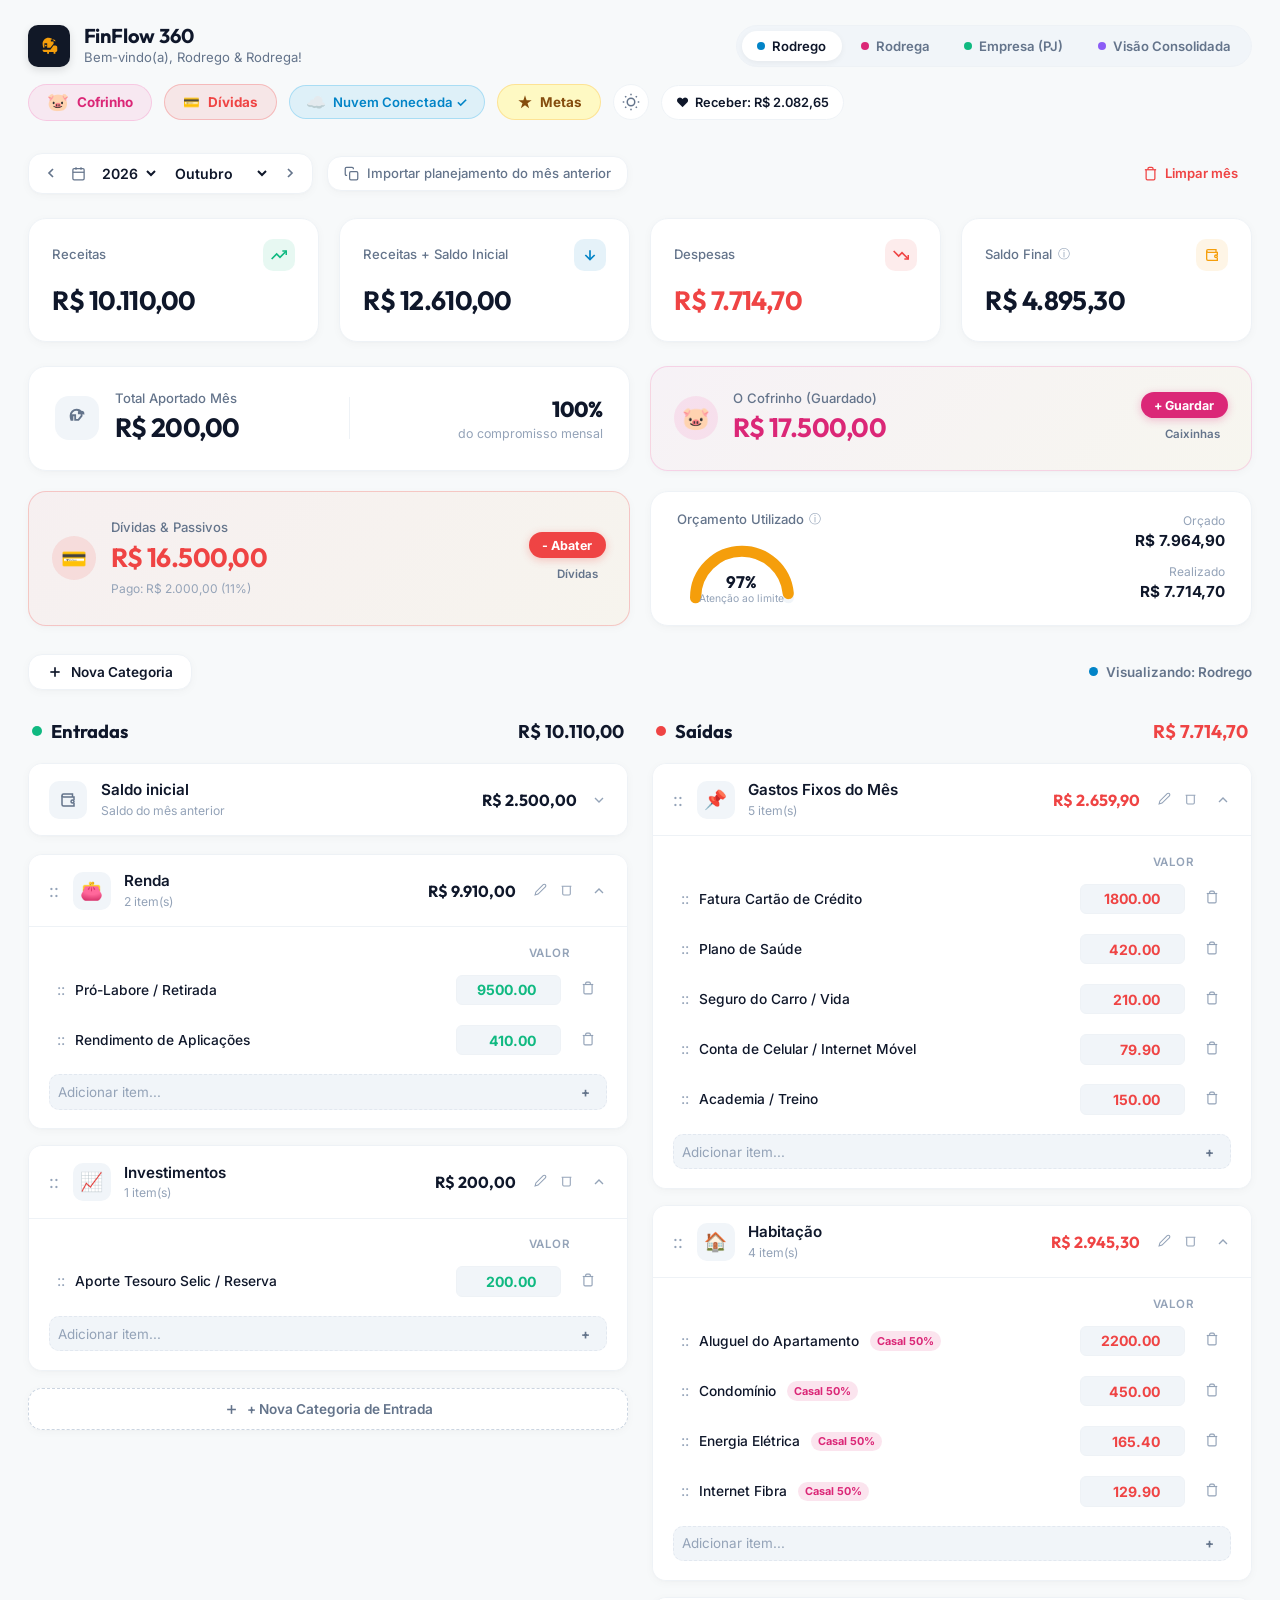
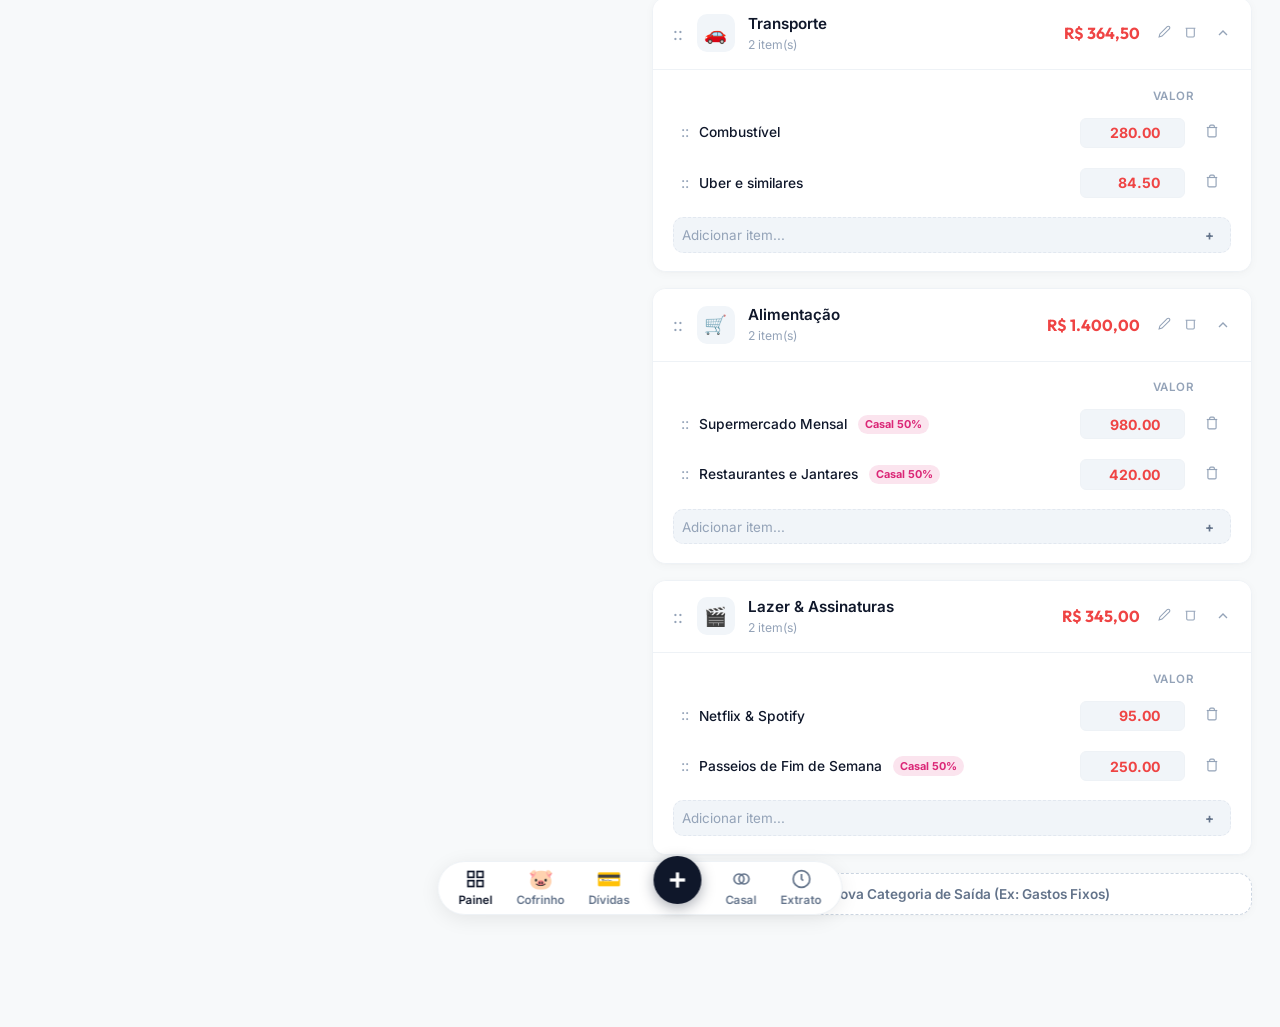
==== commit 9416ce11: "feat(mobile): otimizacao completa para dispositivos moveis e layout responsivo" ====
--- a/index.html
+++ b/index.html
@@ -2,7 +2,7 @@
 <html lang="pt-BR">
 <head>
   <meta charset="UTF-8" />
-  <meta name="viewport" content="width=device-width, initial-scale=1.0" />
+  <meta name="viewport" content="width=device-width, initial-scale=1.0, maximum-scale=1.0, user-scalable=no, viewport-fit=cover" />
   <title>FinFlow 360 | Gestão Financeira Inteligente - Rodrego, Rodrega e PJ</title>
   <meta name="description" content="Dashboard financeiro inteligente com controle de orçamento orçado vs realizado, metas familiares para o casal (Rodrego & Rodrega), acerto de contas 50/50, gestão de dívidas e sincronização em nuvem." />
   <meta name="keywords" content="gestão financeira, finanças pessoais, finanças casal, orçado vs realizado, dashboard financeiro, controle de gastos, finflow 360" />
--- a/styles.css
+++ b/styles.css
@@ -2536,4 +2536,418 @@
   text-decoration: underline;
 }
 
-
+/* ==========================================================================
+   MOBILE & RESPONSIVE ARCHITECTURE (Telas menores que 768px e 480px)
+   ========================================================================== */
+
+/* 1. Suporte a Safe Area (iPhone notch, barra inferior iOS/Android) */
+body {
+  padding-bottom: calc(88px + env(safe-area-inset-bottom, 0px));
+}
+
+@media (max-width: 768px) {
+  /* Container e espaçamentos gerais */
+  .app-container {
+    padding: 0.85rem 0.85rem 1.25rem 0.85rem;
+    gap: 1.1rem;
+    max-width: 100vw;
+    overflow-x: hidden;
+  }
+
+  /* Header Superior */
+  .app-header {
+    flex-direction: column;
+    align-items: stretch;
+    gap: 0.85rem;
+  }
+
+  .header-left {
+    justify-content: flex-start;
+  }
+
+  .header-main-title {
+    font-size: 1.15rem;
+  }
+
+  .header-welcome {
+    font-size: 0.78rem;
+  }
+
+  /* Barra de Seletor de Perfis deslizável na horizontal */
+  .profile-nav-pills {
+    width: 100%;
+    overflow-x: auto;
+    -webkit-overflow-scrolling: touch;
+    scrollbar-width: none;
+    padding: 0.35rem;
+    display: flex;
+    white-space: nowrap;
+    border-radius: var(--radius-md);
+  }
+
+  .profile-nav-pills::-webkit-scrollbar {
+    display: none;
+  }
+
+  .profile-pill {
+    padding: 0.45rem 0.75rem;
+    font-size: 0.78rem;
+    flex-shrink: 0;
+  }
+
+  /* Botões de Ação do Topo */
+  .header-right {
+    display: flex;
+    flex-wrap: wrap;
+    align-items: center;
+    gap: 0.5rem;
+    width: 100%;
+  }
+
+  .btn-cofrinho,
+  .btn-dividas-header,
+  .btn-cloud-sync,
+  .btn-personalizar,
+  .header-couple-pill {
+    flex: 1 1 auto;
+    justify-content: center;
+    font-size: 0.76rem;
+    padding: 0.45rem 0.65rem;
+    min-height: 38px;
+    white-space: nowrap;
+  }
+
+  .btn-ghost-icon {
+    flex-shrink: 0;
+    width: 38px;
+    height: 38px;
+  }
+
+  /* Seletor de Período (Mês e Ano) */
+  .period-bar-section {
+    flex-direction: column;
+    align-items: stretch;
+    gap: 0.65rem;
+  }
+
+  .period-bar-left {
+    flex-direction: column;
+    align-items: stretch;
+    gap: 0.65rem;
+    width: 100%;
+  }
+
+  .period-selector-box {
+    width: 100%;
+    justify-content: space-between;
+  }
+
+  .period-select-group {
+    flex: 1;
+    justify-content: center;
+  }
+
+  .period-select {
+    width: 100%;
+    text-align: center;
+    font-size: 0.95rem; /* Evita auto-zoom do iOS Safari em inputs < 16px */
+  }
+
+  .btn-import-previous {
+    width: 100%;
+    justify-content: center;
+    font-size: 0.78rem;
+    padding: 0.55rem;
+  }
+
+  .period-bar-right {
+    display: flex;
+    justify-content: flex-end;
+  }
+
+  .btn-clear-month {
+    width: 100%;
+    justify-content: center;
+    font-size: 0.8rem;
+  }
+
+  /* KPI Cards Grid */
+  .kpi-finavera-grid {
+    grid-template-columns: repeat(2, 1fr) !important;
+    gap: 0.75rem;
+  }
+
+  .card-kpi {
+    padding: 0.95rem 1rem;
+    border-radius: var(--radius-md);
+  }
+
+  .kpi-big-value {
+    font-size: 1.35rem;
+  }
+
+  .kpi-label {
+    font-size: 0.74rem;
+  }
+
+  /* Secondary Cards (Investido, Cofrinho, Dívidas, Gauge) */
+  .kpi-secondary-grid {
+    grid-template-columns: 1fr !important;
+    gap: 0.75rem;
+  }
+
+  .card-invested,
+  .card-cofrinho,
+  .card-dividas {
+    padding: 0.95rem 1rem;
+  }
+
+  .card-gauge {
+    flex-direction: column;
+    align-items: center;
+    gap: 1.25rem;
+    text-align: center;
+  }
+
+  .gauge-right {
+    width: 100%;
+    display: flex;
+    justify-content: space-around;
+    border-top: 1px solid var(--border-light);
+    padding-top: 0.85rem;
+  }
+
+  /* Barra de Ação de Categorias */
+  .categories-action-bar {
+    flex-direction: column;
+    align-items: stretch;
+    gap: 0.65rem;
+  }
+
+  .btn-nova-categoria {
+    width: 100%;
+    justify-content: center;
+    padding: 0.65rem;
+  }
+
+  .profile-current-indicator {
+    justify-content: center;
+  }
+
+  /* Colunas de Orçamento (Entradas e Saídas lado a lado viram verticais) */
+  .budget-columns-grid {
+    grid-template-columns: 1fr !important;
+    gap: 1.25rem;
+  }
+
+  /* Accordion Header & Itens de Categoria */
+  .accordion-header {
+    padding: 0.85rem 1rem;
+  }
+
+  .acc-titles .acc-name {
+    font-size: 0.9rem;
+  }
+
+  .acc-val {
+    font-size: 0.95rem;
+  }
+
+  .accordion-body {
+    padding: 0.65rem 0.65rem 1rem 0.65rem;
+  }
+
+  /* Cabeçalho da tabela de itens */
+  .items-table-header {
+    padding: 0.25rem 0.35rem;
+    font-size: 0.68rem;
+  }
+
+  .th-valor {
+    width: 95px;
+    padding-right: 1.5rem;
+  }
+
+  /* Linha de item individual */
+  .item-row {
+    padding: 0.5rem 0.35rem;
+    gap: 0.4rem;
+  }
+
+  .item-title-text {
+    font-size: 0.82rem;
+  }
+
+  .item-row-right {
+    gap: 0.4rem;
+  }
+
+  /* Input inline de Valor no mobile: fácil de tocar, sem overflow */
+  .inline-valor-input,
+  .inline-orcado-input,
+  .inline-realizado-input {
+    width: 92px !important;
+    padding: 0.4rem 0.4rem !important;
+    font-size: 0.88rem !important;
+    border-radius: var(--radius-xs);
+  }
+
+  /* Barra de Adicionar Rápido no rodapé da categoria */
+  .add-item-row {
+    padding: 0.45rem 0.65rem;
+  }
+
+  .add-item-row input {
+    font-size: 0.9rem;
+  }
+
+  /* Floating Dock Inferior no Celular */
+  .bottom-dock-nav {
+    width: calc(100% - 1.25rem);
+    max-width: 440px;
+    bottom: calc(0.65rem + env(safe-area-inset-bottom, 0px));
+    padding: 0.4rem 0.65rem;
+    gap: 0.25rem;
+    justify-content: space-between;
+    border-radius: var(--radius-xl);
+  }
+
+  .dock-btn {
+    flex: 1;
+    font-size: 0.68rem;
+    gap: 0.15rem;
+    padding: 0.2rem 0;
+  }
+
+  .dock-btn svg {
+    width: 18px;
+    height: 18px;
+  }
+
+  .dock-center-add-btn {
+    width: 44px;
+    height: 44px;
+    margin-top: -14px;
+    flex-shrink: 0;
+  }
+
+  .dock-center-add-btn svg {
+    width: 22px;
+    height: 22px;
+  }
+
+  /* Modais no Mobile (Estilo Bottom Sheet / Full Screen suave) */
+  .modal-backdrop {
+    padding: 0.65rem;
+    align-items: flex-end;
+  }
+
+  .modal-dialog {
+    max-width: 100% !important;
+    max-height: 92vh !important;
+    border-radius: var(--radius-xl) var(--radius-xl) 0 0;
+    margin-bottom: 0;
+  }
+
+  .modal-header {
+    padding: 1rem 1.15rem;
+  }
+
+  .modal-body {
+    padding: 1.15rem;
+    max-height: calc(85vh - 130px);
+    overflow-y: auto;
+    -webkit-overflow-scrolling: touch;
+  }
+
+  .modal-footer {
+    padding: 0.85rem 1.15rem calc(0.85rem + env(safe-area-inset-bottom, 0px)) 1.15rem;
+  }
+
+  /* Form inputs no mobile evitam auto-zoom no iOS */
+  .form-row input,
+  .form-row select,
+  .form-field input,
+  .form-field select,
+  .form-input,
+  .dab-row input,
+  .dab-inputs select {
+    font-size: 16px !important;
+  }
+
+  /* Formulários do Modal em 1 coluna */
+  .form-row {
+    flex-direction: column;
+    gap: 0.85rem;
+  }
+
+  /* Toggle de tipo Entrada / Saída */
+  .type-toggle-finavera {
+    flex-direction: row;
+    gap: 0.35rem;
+  }
+
+  .tt-btn {
+    padding: 0.55rem 0.5rem;
+    font-size: 0.76rem;
+    text-align: center;
+    justify-content: center;
+  }
+
+  /* Extrato: container com scroll horizontal garantido */
+  .table-container-extrato {
+    width: 100%;
+    overflow-x: auto;
+    -webkit-overflow-scrolling: touch;
+  }
+
+  .finavera-table {
+    min-width: 580px;
+  }
+
+  /* Modal de Dívidas no Mobile */
+  .dividas-kpis-grid {
+    grid-template-columns: repeat(2, 1fr) !important;
+    gap: 0.5rem;
+  }
+
+  .dab-row {
+    flex-direction: column;
+    align-items: stretch;
+  }
+
+  .btn-divida-pay {
+    width: 100%;
+    padding: 0.65rem;
+  }
+}
+
+/* Telas ultra-compactas (menor que 420px: iPhone SE, etc) */
+@media (max-width: 420px) {
+  .kpi-finavera-grid {
+    grid-template-columns: 1fr !important;
+  }
+
+  .app-container {
+    padding: 0.65rem 0.65rem 1.1rem 0.65rem;
+  }
+
+  .item-title-text {
+    max-width: 120px;
+  }
+
+  .inline-valor-input,
+  .inline-orcado-input,
+  .inline-realizado-input {
+    width: 82px !important;
+    font-size: 0.82rem !important;
+  }
+
+  .th-valor {
+    width: 85px;
+    padding-right: 1.2rem;
+  }
+}
+
+
+
